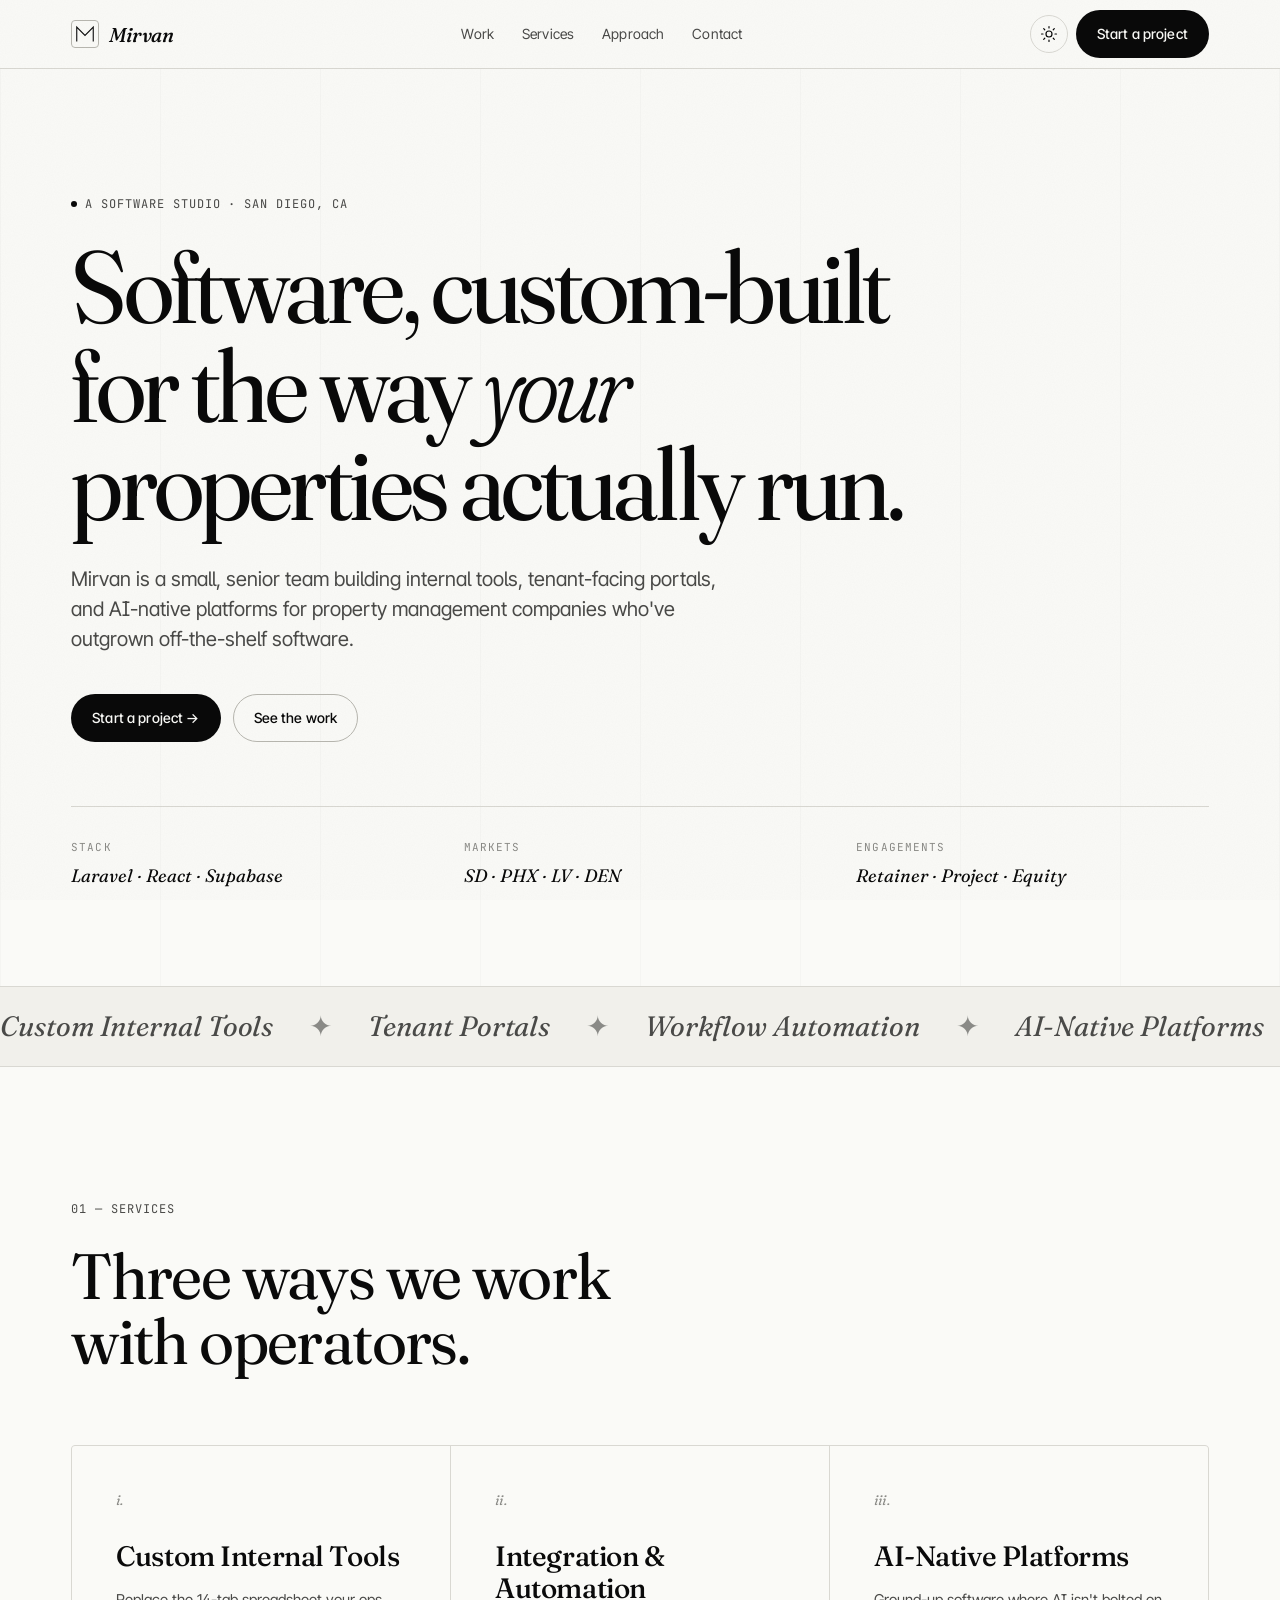
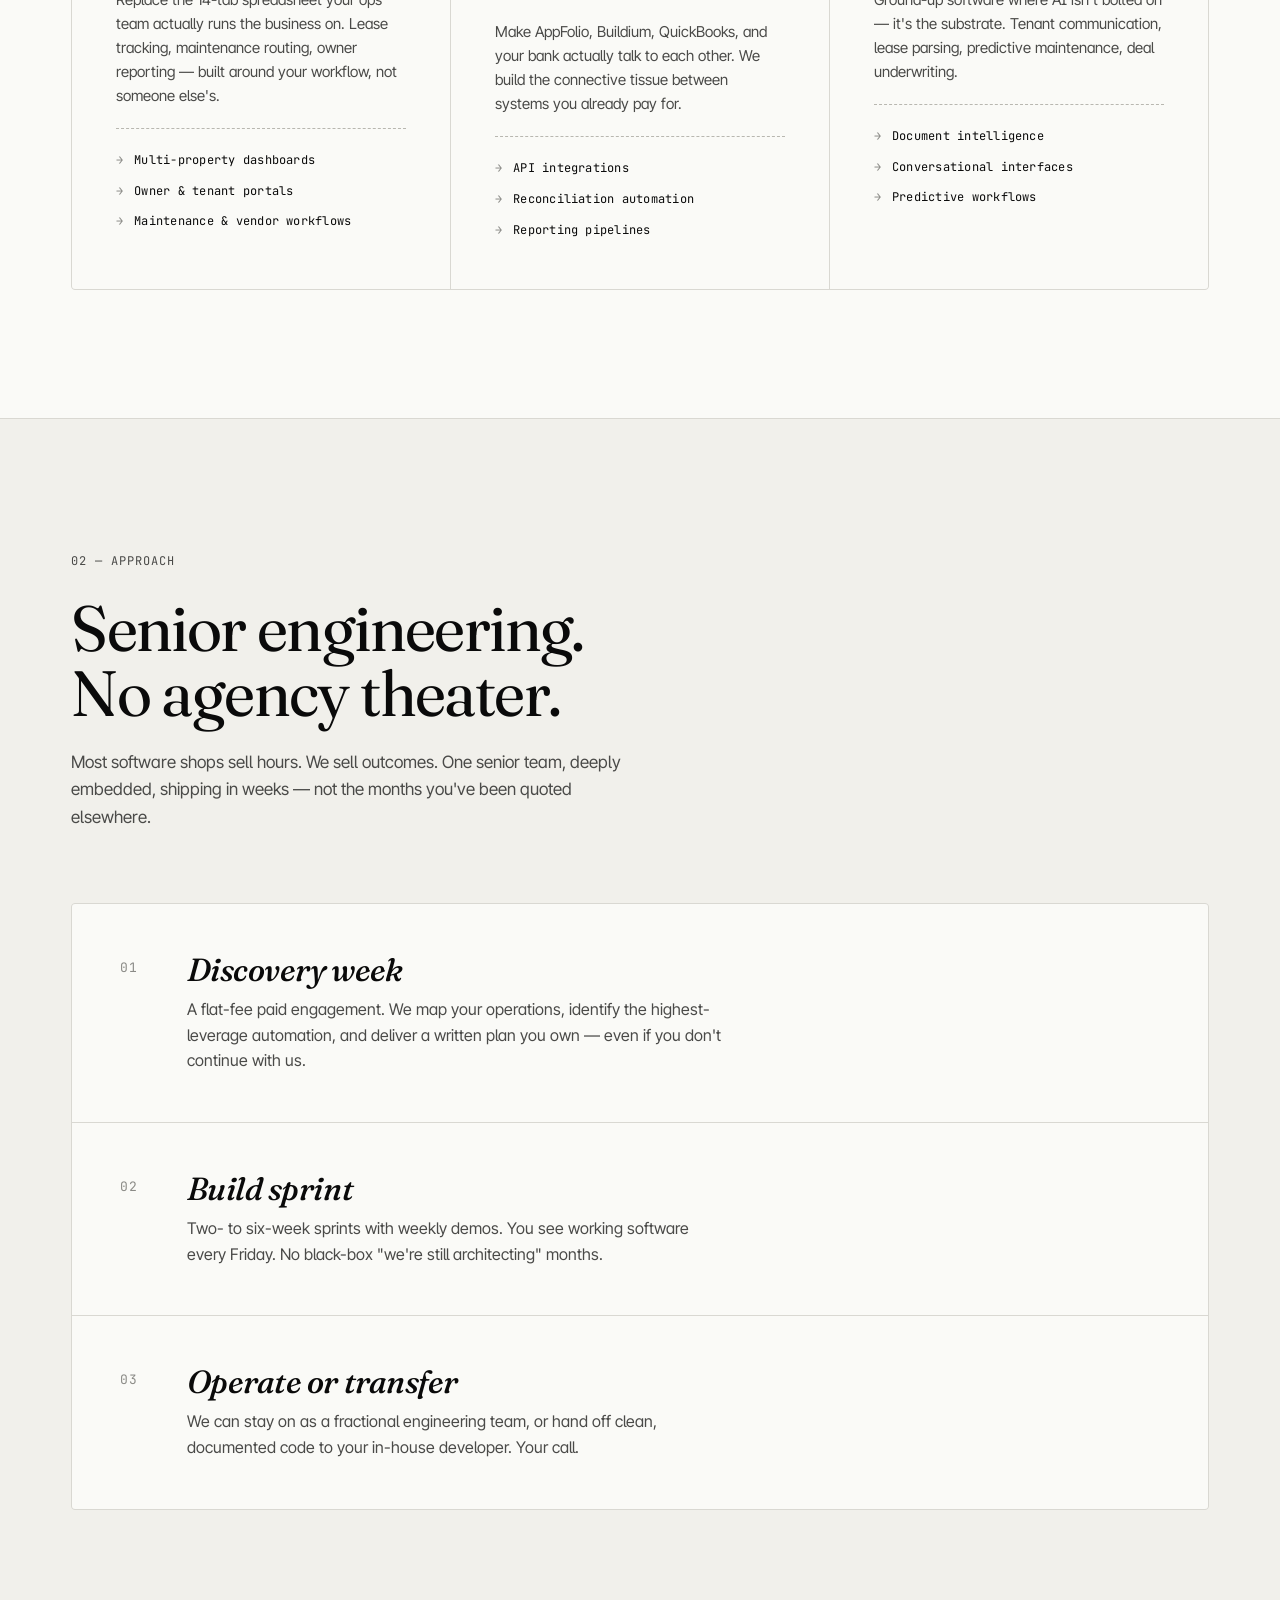
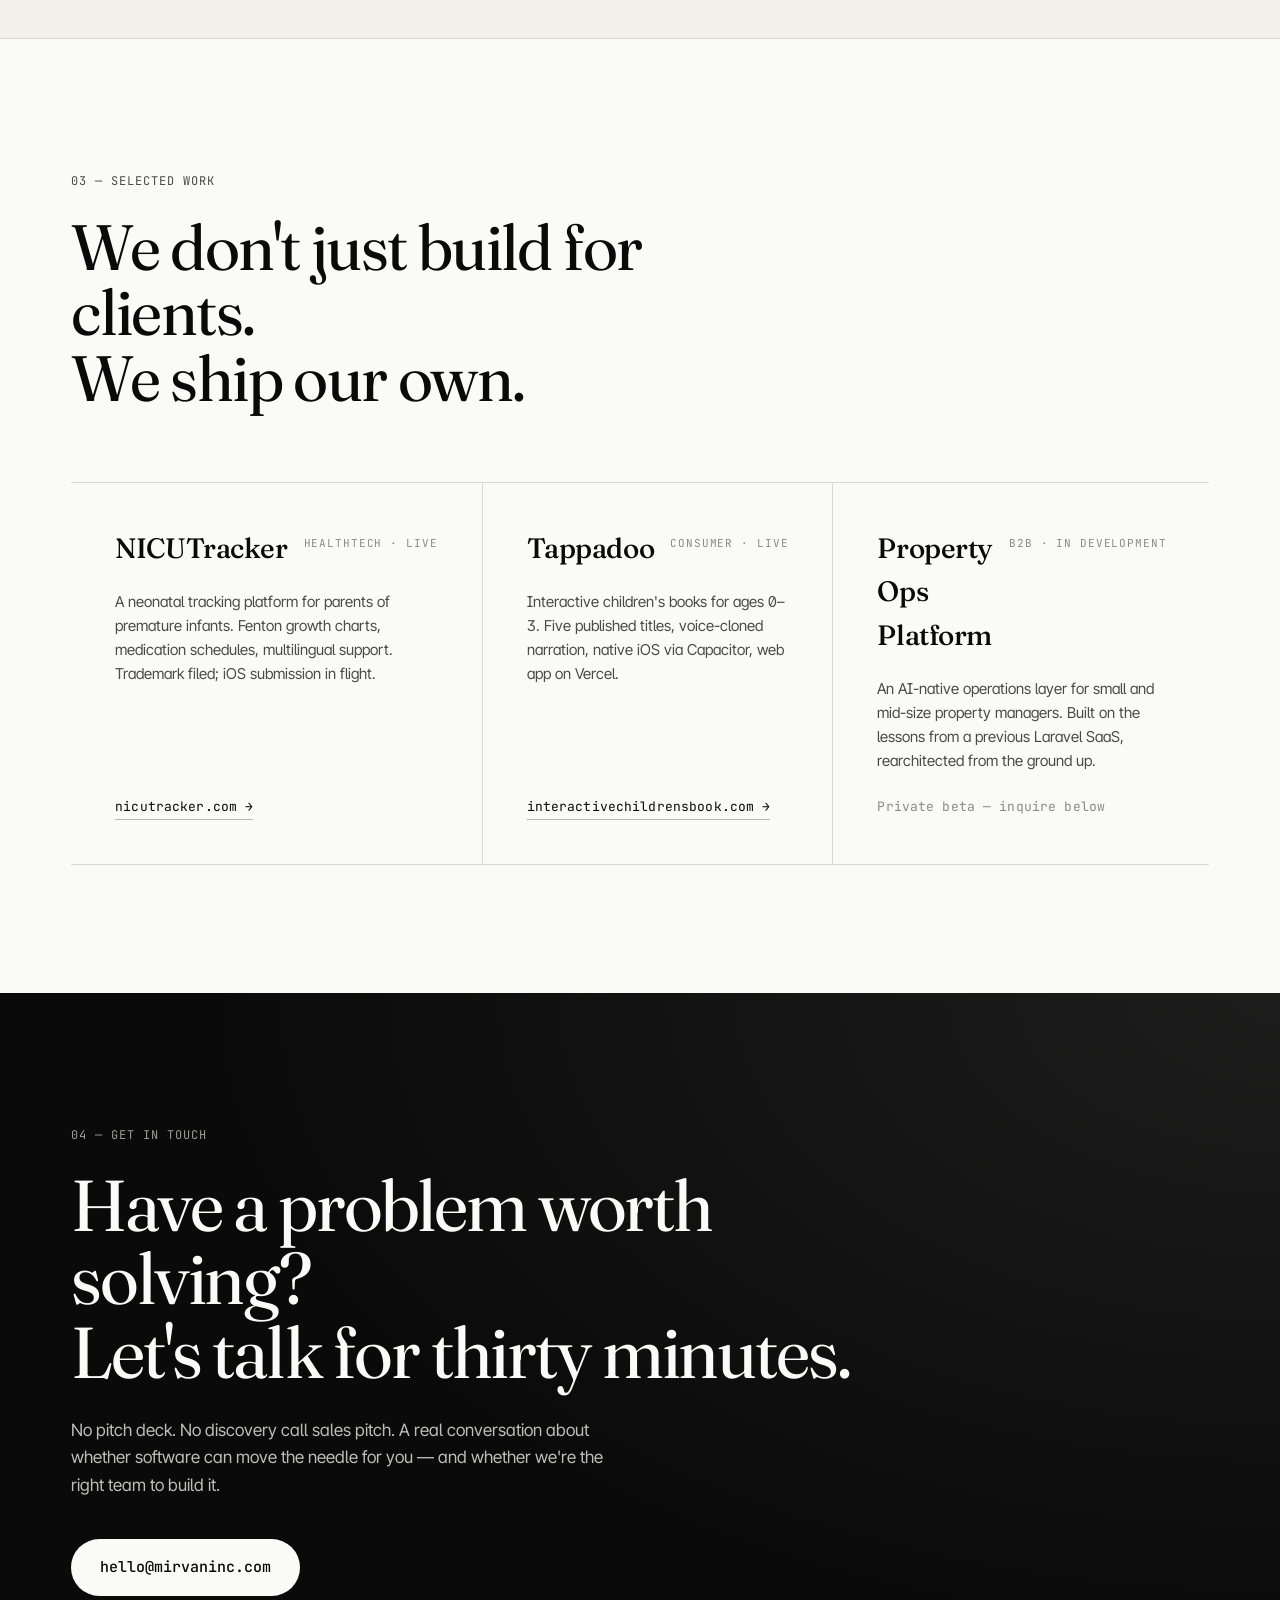
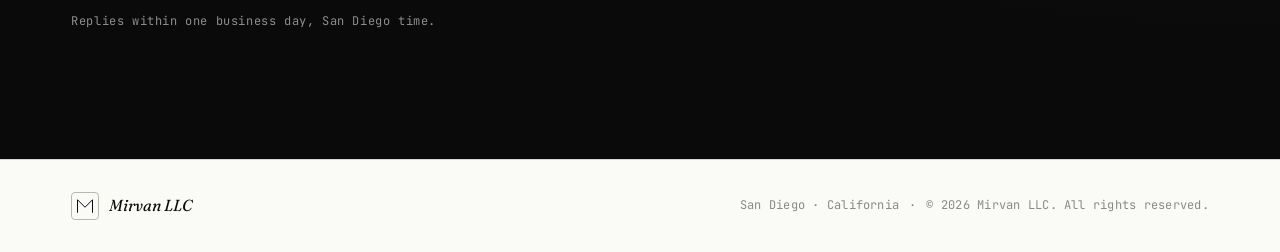
==== index.html @ 89033582 "Initial site" ====
<!DOCTYPE html>
<html lang="en" data-theme="auto">
<head>
  <meta charset="UTF-8" />
  <meta name="viewport" content="width=device-width, initial-scale=1.0, viewport-fit=cover" />
  <meta name="theme-color" content="#0a0a0a" media="(prefers-color-scheme: dark)" />
  <meta name="theme-color" content="#fafafa" media="(prefers-color-scheme: light)" />

  <!-- Primary SEO -->
  <title>Mirvan — Custom Software for Property Management Companies</title>
  <meta name="description" content="Mirvan builds custom software, internal tools, and AI-native platforms for property management companies. San Diego-based. Serving Phoenix, Las Vegas, and Denver." />
  <meta name="keywords" content="property management software, custom software development, proptech, San Diego software company, property management automation, Laravel developer, React developer, AI for property management" />
  <meta name="author" content="Mirvan LLC" />
  <link rel="canonical" href="https://mirvaninc.com/" />

  <!-- Open Graph -->
  <meta property="og:type" content="website" />
  <meta property="og:url" content="https://mirvaninc.com/" />
  <meta property="og:title" content="Mirvan — Custom Software for Property Management Companies" />
  <meta property="og:description" content="Software studio building custom tools and AI-native platforms for property management companies. Based in San Diego." />
  <meta property="og:image" content="https://mirvaninc.com/og.png" />
  <meta property="og:site_name" content="Mirvan" />

  <!-- Twitter -->
  <meta name="twitter:card" content="summary_large_image" />
  <meta name="twitter:title" content="Mirvan — Custom Software for Property Management Companies" />
  <meta name="twitter:description" content="Software studio building custom tools and AI-native platforms for property management companies." />
  <meta name="twitter:image" content="https://mirvaninc.com/og.png" />

  <!-- Robots & verification placeholders -->
  <meta name="robots" content="index, follow, max-image-preview:large" />
  <meta name="googlebot" content="index, follow" />

  <!-- Favicons -->
  <link rel="icon" href="/favicon.svg" type="image/svg+xml" />
  <link rel="apple-touch-icon" href="/apple-touch-icon.png" />

  <!-- Preconnect for fonts -->
  <link rel="preconnect" href="https://fonts.googleapis.com" />
  <link rel="preconnect" href="https://fonts.gstatic.com" crossorigin />
  <link href="https://fonts.googleapis.com/css2?family=Fraunces:opsz,wght@9..144,300;9..144,400;9..144,500;9..144,600&family=JetBrains+Mono:wght@400;500&family=Inter+Tight:wght@300;400;500;600&display=swap" rel="stylesheet" />

  <!-- Structured data: Organization -->
  <script type="application/ld+json">
  {
    "@context": "https://schema.org",
    "@type": "Organization",
    "name": "Mirvan LLC",
    "alternateName": "Mirvan",
    "url": "https://mirvaninc.com",
    "logo": "https://mirvaninc.com/logo.svg",
    "description": "Software studio building custom tools and AI-native platforms for property management companies.",
    "founder": {
      "@type": "Person",
      "name": "Bijan Mirvan"
    },
    "address": {
      "@type": "PostalAddress",
      "addressLocality": "San Diego",
      "addressRegion": "CA",
      "addressCountry": "US"
    },
    "areaServed": ["San Diego", "Phoenix", "Las Vegas", "Denver"],
    "sameAs": []
  }
  </script>

  <!-- Structured data: Service -->
  <script type="application/ld+json">
  {
    "@context": "https://schema.org",
    "@type": "ProfessionalService",
    "name": "Mirvan",
    "image": "https://mirvaninc.com/og.png",
    "url": "https://mirvaninc.com",
    "telephone": "",
    "priceRange": "$$$",
    "address": {
      "@type": "PostalAddress",
      "addressLocality": "San Diego",
      "addressRegion": "CA",
      "addressCountry": "US"
    },
    "serviceType": "Custom software development for property management"
  }
  </script>

  <!-- Inline critical theme script: must run before paint to prevent flash -->
  <script>
    (function () {
      try {
        var stored = localStorage.getItem('mirvan-theme');
        var prefersDark = window.matchMedia('(prefers-color-scheme: dark)').matches;
        var theme = stored || (prefersDark ? 'dark' : 'light');
        document.documentElement.setAttribute('data-theme', theme);
      } catch (e) {
        document.documentElement.setAttribute('data-theme', 'light');
      }
    })();
  </script>

  <link rel="stylesheet" href="/styles.css" />
</head>
<body>
  <a class="skip" href="#main">Skip to content</a>

  <header class="nav" role="banner">
    <div class="nav__inner">
      <a href="/" class="nav__logo" aria-label="Mirvan home">
        <span class="nav__mark" aria-hidden="true">
          <svg viewBox="0 0 32 32" width="22" height="22" fill="none" stroke="currentColor" stroke-width="1.6" stroke-linecap="square">
            <path d="M4 26 L4 6 L16 18 L28 6 L28 26" />
          </svg>
        </span>
        <span class="nav__wordmark">Mirvan</span>
      </a>

      <nav class="nav__links" aria-label="Primary">
        <a href="#work">Work</a>
        <a href="#services">Services</a>
        <a href="#approach">Approach</a>
        <a href="#contact">Contact</a>
      </nav>

      <div class="nav__actions">
        <button id="theme-toggle" class="theme-toggle" type="button" aria-label="Toggle color theme" title="Toggle theme">
          <svg class="icon-sun" viewBox="0 0 24 24" width="18" height="18" fill="none" stroke="currentColor" stroke-width="1.6" stroke-linecap="round" stroke-linejoin="round" aria-hidden="true">
            <circle cx="12" cy="12" r="4" />
            <path d="M12 2v2M12 20v2M4.93 4.93l1.41 1.41M17.66 17.66l1.41 1.41M2 12h2M20 12h2M4.93 19.07l1.41-1.41M17.66 6.34l1.41-1.41" />
          </svg>
          <svg class="icon-moon" viewBox="0 0 24 24" width="18" height="18" fill="none" stroke="currentColor" stroke-width="1.6" stroke-linecap="round" stroke-linejoin="round" aria-hidden="true">
            <path d="M21 12.79A9 9 0 1 1 11.21 3 7 7 0 0 0 21 12.79z" />
          </svg>
        </button>
        <a href="#contact" class="btn btn--primary nav__cta">Start a project</a>
      </div>
    </div>
  </header>

  <main id="main">

    <!-- HERO -->
    <section class="hero" aria-labelledby="hero-title">
      <div class="hero__grid" aria-hidden="true">
        <span></span><span></span><span></span><span></span>
        <span></span><span></span><span></span><span></span>
      </div>

      <div class="hero__inner reveal">
        <p class="eyebrow">
          <span class="dot" aria-hidden="true"></span>
          A software studio · San Diego, CA
        </p>

        <h1 id="hero-title" class="hero__title">
          Software, custom-built<br />
          for the way <em>your</em><br />
          properties actually run.
        </h1>

        <p class="hero__lede">
          Mirvan is a small, senior team building internal tools, tenant-facing portals, and AI-native platforms for property management companies who've outgrown off-the-shelf software.
        </p>

        <div class="hero__cta">
          <a href="#contact" class="btn btn--primary">Start a project →</a>
          <a href="#work" class="btn btn--ghost">See the work</a>
        </div>

        <dl class="hero__stats">
          <div>
            <dt>Stack</dt>
            <dd>Laravel · React · Supabase</dd>
          </div>
          <div>
            <dt>Markets</dt>
            <dd>SD · PHX · LV · DEN</dd>
          </div>
          <div>
            <dt>Engagements</dt>
            <dd>Retainer · Project · Equity</dd>
          </div>
        </dl>
      </div>
    </section>

    <!-- MARQUEE / TRUST STRIP -->
    <section class="marquee" aria-label="Capabilities">
      <div class="marquee__track">
        <span>Custom Internal Tools</span><span aria-hidden="true">✦</span>
        <span>Tenant Portals</span><span aria-hidden="true">✦</span>
        <span>Workflow Automation</span><span aria-hidden="true">✦</span>
        <span>AI-Native Platforms</span><span aria-hidden="true">✦</span>
        <span>Data Integration</span><span aria-hidden="true">✦</span>
        <span>Mobile Apps</span><span aria-hidden="true">✦</span>
        <!-- duplicated for seamless loop -->
        <span>Custom Internal Tools</span><span aria-hidden="true">✦</span>
        <span>Tenant Portals</span><span aria-hidden="true">✦</span>
        <span>Workflow Automation</span><span aria-hidden="true">✦</span>
        <span>AI-Native Platforms</span><span aria-hidden="true">✦</span>
        <span>Data Integration</span><span aria-hidden="true">✦</span>
        <span>Mobile Apps</span><span aria-hidden="true">✦</span>
      </div>
    </section>

    <!-- SERVICES -->
    <section id="services" class="section" aria-labelledby="services-title">
      <div class="section__inner">
        <header class="section__head reveal">
          <p class="eyebrow">01 — Services</p>
          <h2 id="services-title" class="section__title">
            Three ways we work<br />with operators.
          </h2>
        </header>

        <div class="cards">
          <article class="card reveal">
            <span class="card__num">i.</span>
            <h3 class="card__title">Custom Internal Tools</h3>
            <p class="card__body">
              Replace the 14-tab spreadsheet your ops team actually runs the business on. Lease tracking, maintenance routing, owner reporting — built around your workflow, not someone else's.
            </p>
            <ul class="card__list">
              <li>Multi-property dashboards</li>
              <li>Owner & tenant portals</li>
              <li>Maintenance & vendor workflows</li>
            </ul>
          </article>

          <article class="card reveal">
            <span class="card__num">ii.</span>
            <h3 class="card__title">Integration & Automation</h3>
            <p class="card__body">
              Make AppFolio, Buildium, QuickBooks, and your bank actually talk to each other. We build the connective tissue between systems you already pay for.
            </p>
            <ul class="card__list">
              <li>API integrations</li>
              <li>Reconciliation automation</li>
              <li>Reporting pipelines</li>
            </ul>
          </article>

          <article class="card reveal">
            <span class="card__num">iii.</span>
            <h3 class="card__title">AI-Native Platforms</h3>
            <p class="card__body">
              Ground-up software where AI isn't bolted on — it's the substrate. Tenant communication, lease parsing, predictive maintenance, deal underwriting.
            </p>
            <ul class="card__list">
              <li>Document intelligence</li>
              <li>Conversational interfaces</li>
              <li>Predictive workflows</li>
            </ul>
          </article>
        </div>
      </div>
    </section>

    <!-- APPROACH -->
    <section id="approach" class="section section--alt" aria-labelledby="approach-title">
      <div class="section__inner">
        <header class="section__head reveal">
          <p class="eyebrow">02 — Approach</p>
          <h2 id="approach-title" class="section__title">
            Senior engineering.<br />No agency theater.
          </h2>
          <p class="section__lede">
            Most software shops sell hours. We sell outcomes. One senior team, deeply embedded, shipping in weeks — not the months you've been quoted elsewhere.
          </p>
        </header>

        <ol class="steps">
          <li class="step reveal">
            <span class="step__num">01</span>
            <div>
              <h3 class="step__title">Discovery week</h3>
              <p class="step__body">A flat-fee paid engagement. We map your operations, identify the highest-leverage automation, and deliver a written plan you own — even if you don't continue with us.</p>
            </div>
          </li>
          <li class="step reveal">
            <span class="step__num">02</span>
            <div>
              <h3 class="step__title">Build sprint</h3>
              <p class="step__body">Two- to six-week sprints with weekly demos. You see working software every Friday. No black-box "we're still architecting" months.</p>
            </div>
          </li>
          <li class="step reveal">
            <span class="step__num">03</span>
            <div>
              <h3 class="step__title">Operate or transfer</h3>
              <p class="step__body">We can stay on as a fractional engineering team, or hand off clean, documented code to your in-house developer. Your call.</p>
            </div>
          </li>
        </ol>
      </div>
    </section>

    <!-- WORK / PRODUCTS -->
    <section id="work" class="section" aria-labelledby="work-title">
      <div class="section__inner">
        <header class="section__head reveal">
          <p class="eyebrow">03 — Selected work</p>
          <h2 id="work-title" class="section__title">
            We don't just build for clients.<br />We ship our own.
          </h2>
        </header>

        <div class="work">
          <article class="work__item reveal">
            <header class="work__head">
              <h3 class="work__title">NICUTracker</h3>
              <span class="work__tag">Healthtech · Live</span>
            </header>
            <p class="work__body">
              A neonatal tracking platform for parents of premature infants. Fenton growth charts, medication schedules, multilingual support. Trademark filed; iOS submission in flight.
            </p>
            <a class="work__link" href="https://nicutracker.com" target="_blank" rel="noopener">nicutracker.com →</a>
          </article>

          <article class="work__item reveal">
            <header class="work__head">
              <h3 class="work__title">Tappadoo</h3>
              <span class="work__tag">Consumer · Live</span>
            </header>
            <p class="work__body">
              Interactive children's books for ages 0–3. Five published titles, voice-cloned narration, native iOS via Capacitor, web app on Vercel.
            </p>
            <a class="work__link" href="https://interactivechildrensbook.com" target="_blank" rel="noopener">interactivechildrensbook.com →</a>
          </article>

          <article class="work__item reveal">
            <header class="work__head">
              <h3 class="work__title">Property Ops Platform</h3>
              <span class="work__tag">B2B · In development</span>
            </header>
            <p class="work__body">
              An AI-native operations layer for small and mid-size property managers. Built on the lessons from a previous Laravel SaaS, rearchitected from the ground up.
            </p>
            <span class="work__link work__link--muted">Private beta — inquire below</span>
          </article>
        </div>
      </div>
    </section>

    <!-- CONTACT -->
    <section id="contact" class="section section--contact" aria-labelledby="contact-title">
      <div class="section__inner">
        <div class="contact reveal">
          <p class="eyebrow">04 — Get in touch</p>
          <h2 id="contact-title" class="contact__title">
            Have a problem worth solving?<br />Let's talk for thirty minutes.
          </h2>
          <p class="contact__lede">
            No pitch deck. No discovery call sales pitch. A real conversation about whether software can move the needle for you — and whether we're the right team to build it.
          </p>

          <div class="contact__cta">
            <a href="mailto:hello@mirvaninc.com" class="btn btn--primary btn--lg">hello@mirvaninc.com</a>
            <p class="contact__note">Replies within one business day, San Diego time.</p>
          </div>
        </div>
      </div>
    </section>
  </main>

  <footer class="footer" role="contentinfo">
    <div class="footer__inner">
      <div class="footer__brand">
        <span class="nav__mark" aria-hidden="true">
          <svg viewBox="0 0 32 32" width="20" height="20" fill="none" stroke="currentColor" stroke-width="1.6" stroke-linecap="square">
            <path d="M4 26 L4 6 L16 18 L28 6 L28 26" />
          </svg>
        </span>
        <span>Mirvan LLC</span>
      </div>
      <p class="footer__meta">
        <span>San Diego · California</span>
        <span aria-hidden="true">·</span>
        <span>© <span id="year"></span> Mirvan LLC. All rights reserved.</span>
      </p>
    </div>
  </footer>

  <script src="/main.js" defer></script>
</body>
</html>
---- styles.css ----
/* =========================================================
   Mirvan — Refined editorial design system
   Black & white, light/dark, mobile-first
   ========================================================= */

:root {
  /* Light theme (default) */
  --bg: #fafaf7;
  --bg-elev: #ffffff;
  --bg-alt: #f1f0eb;
  --ink: #0a0a0a;
  --ink-muted: #4a4a48;
  --ink-faint: #8a8a86;
  --line: #d9d8d2;
  --line-strong: #b8b7b0;
  --accent: #0a0a0a;
  --accent-ink: #fafaf7;
  --shadow: 0 1px 0 rgba(10,10,10,0.04), 0 8px 24px -12px rgba(10,10,10,0.08);
  --grid: rgba(10,10,10,0.04);
  --noise: 0.03;
}

[data-theme="dark"] {
  --bg: #0a0a0a;
  --bg-elev: #111110;
  --bg-alt: #161614;
  --ink: #fafaf7;
  --ink-muted: #b5b3ad;
  --ink-faint: #7a7873;
  --line: #2a2926;
  --line-strong: #3d3c38;
  --accent: #fafaf7;
  --accent-ink: #0a0a0a;
  --shadow: 0 1px 0 rgba(0,0,0,0.4), 0 12px 40px -16px rgba(0,0,0,0.6);
  --grid: rgba(250,250,247,0.04);
  --noise: 0.05;
}

/* Type */
:root {
  --font-display: 'Fraunces', 'Times New Roman', Georgia, serif;
  --font-sans: 'Inter Tight', -apple-system, BlinkMacSystemFont, 'Segoe UI', sans-serif;
  --font-mono: 'JetBrains Mono', ui-monospace, 'SF Mono', Menlo, monospace;
}

/* Reset */
*, *::before, *::after { box-sizing: border-box; }
html { -webkit-text-size-adjust: 100%; scroll-behavior: smooth; }
@media (prefers-reduced-motion: reduce) {
  html { scroll-behavior: auto; }
  *, *::before, *::after {
    animation-duration: 0.01ms !important;
    animation-iteration-count: 1 !important;
    transition-duration: 0.01ms !important;
  }
}

body {
  margin: 0;
  font-family: var(--font-sans);
  font-size: 16px;
  line-height: 1.55;
  color: var(--ink);
  background: var(--bg);
  -webkit-font-smoothing: antialiased;
  -moz-osx-font-smoothing: grayscale;
  font-feature-settings: "ss01", "ss02", "cv11";
  transition: background-color 0.4s ease, color 0.4s ease;
  overflow-x: hidden;
}

/* Subtle film grain everywhere */
body::before {
  content: "";
  position: fixed;
  inset: 0;
  pointer-events: none;
  z-index: 1000;
  opacity: var(--noise);
  background-image: url("data:image/svg+xml;utf8,<svg xmlns='http://www.w3.org/2000/svg' width='200' height='200'><filter id='n'><feTurbulence type='fractalNoise' baseFrequency='0.9' numOctaves='2' stitchTiles='stitch'/><feColorMatrix values='0 0 0 0 0 0 0 0 0 0 0 0 0 0 0 0 0 0 0.6 0'/></filter><rect width='100%25' height='100%25' filter='url(%23n)'/></svg>");
}

img, svg { display: block; max-width: 100%; }
a { color: inherit; text-decoration: none; }
button { font: inherit; color: inherit; background: none; border: 0; cursor: pointer; }

/* Skip link */
.skip {
  position: absolute;
  top: -40px;
  left: 8px;
  background: var(--ink);
  color: var(--bg);
  padding: 8px 12px;
  font-size: 14px;
  z-index: 200;
  border-radius: 2px;
}
.skip:focus { top: 8px; }

/* Layout helpers */
.section__inner,
.nav__inner,
.footer__inner,
.hero__inner {
  width: 100%;
  max-width: 1240px;
  margin: 0 auto;
  padding-left: clamp(20px, 4vw, 56px);
  padding-right: clamp(20px, 4vw, 56px);
}

/* ============== NAV ============== */
.nav {
  position: sticky;
  top: 0;
  z-index: 100;
  background: color-mix(in srgb, var(--bg) 88%, transparent);
  backdrop-filter: saturate(140%) blur(14px);
  -webkit-backdrop-filter: saturate(140%) blur(14px);
  border-bottom: 1px solid var(--line);
}
.nav__inner {
  display: flex;
  align-items: center;
  justify-content: space-between;
  height: 68px;
  gap: 24px;
}
.nav__logo {
  display: inline-flex;
  align-items: center;
  gap: 10px;
  font-family: var(--font-display);
  font-weight: 500;
  font-size: 20px;
  letter-spacing: -0.01em;
}
.nav__mark {
  display: inline-grid;
  place-items: center;
  width: 28px; height: 28px;
  border: 1px solid var(--line-strong);
  border-radius: 4px;
  color: var(--ink);
  transition: transform 0.4s cubic-bezier(.2,.7,.2,1);
}
.nav__logo:hover .nav__mark { transform: rotate(-8deg); }
.nav__wordmark { font-style: italic; }

.nav__links {
  display: none;
  gap: 28px;
  font-size: 14px;
  color: var(--ink-muted);
  letter-spacing: 0.01em;
}
.nav__links a {
  position: relative;
  padding: 6px 0;
  transition: color 0.2s ease;
}
.nav__links a::after {
  content: "";
  position: absolute;
  left: 0; right: 100%;
  bottom: 2px;
  height: 1px;
  background: currentColor;
  transition: right 0.3s cubic-bezier(.2,.7,.2,1);
}
.nav__links a:hover { color: var(--ink); }
.nav__links a:hover::after { right: 0; }

.nav__actions {
  display: flex;
  align-items: center;
  gap: 8px;
}
.nav__cta { display: none; }

@media (min-width: 820px) {
  .nav__links { display: flex; }
  .nav__cta { display: inline-flex; }
}

/* Theme toggle */
.theme-toggle {
  display: inline-grid;
  place-items: center;
  width: 38px;
  height: 38px;
  border: 1px solid var(--line);
  border-radius: 999px;
  color: var(--ink);
  transition: border-color 0.2s ease, transform 0.3s ease, background-color 0.2s ease;
  position: relative;
}
.theme-toggle:hover {
  border-color: var(--line-strong);
  background: var(--bg-alt);
}
.theme-toggle:active { transform: scale(0.94); }
.theme-toggle .icon-sun,
.theme-toggle .icon-moon {
  position: absolute;
  transition: opacity 0.3s ease, transform 0.4s cubic-bezier(.2,.7,.2,1);
}
[data-theme="light"] .icon-sun { opacity: 1; transform: rotate(0); }
[data-theme="light"] .icon-moon { opacity: 0; transform: rotate(-40deg) scale(0.6); }
[data-theme="dark"] .icon-sun { opacity: 0; transform: rotate(40deg) scale(0.6); }
[data-theme="dark"] .icon-moon { opacity: 1; transform: rotate(0); }

/* Buttons */
.btn {
  display: inline-flex;
  align-items: center;
  gap: 8px;
  padding: 12px 20px;
  font-size: 14px;
  font-weight: 500;
  letter-spacing: 0.01em;
  border-radius: 999px;
  border: 1px solid transparent;
  transition: transform 0.2s ease, background-color 0.25s ease, color 0.25s ease, border-color 0.25s ease;
  white-space: nowrap;
}
.btn:active { transform: scale(0.98); }
.btn--primary {
  background: var(--accent);
  color: var(--accent-ink);
}
.btn--primary:hover { background: color-mix(in srgb, var(--accent) 88%, var(--ink-muted)); }
.btn--ghost {
  border-color: var(--line-strong);
  color: var(--ink);
}
.btn--ghost:hover { background: var(--bg-alt); }
.btn--lg {
  padding: 16px 28px;
  font-size: 15px;
  font-family: var(--font-mono);
  letter-spacing: 0;
}

/* Eyebrow */
.eyebrow {
  display: inline-flex;
  align-items: center;
  gap: 8px;
  font-family: var(--font-mono);
  font-size: 12px;
  letter-spacing: 0.08em;
  text-transform: uppercase;
  color: var(--ink-muted);
  margin: 0 0 24px;
}
.dot {
  display: inline-block;
  width: 6px; height: 6px;
  border-radius: 50%;
  background: var(--ink);
  animation: pulse 2.4s ease-in-out infinite;
}
@keyframes pulse {
  0%, 100% { opacity: 0.4; transform: scale(1); }
  50% { opacity: 1; transform: scale(1.3); }
}

/* ============== HERO ============== */
.hero {
  position: relative;
  padding: clamp(64px, 10vw, 120px) 0 clamp(48px, 8vw, 96px);
  overflow: hidden;
}
.hero__grid {
  position: absolute;
  inset: 0;
  display: grid;
  grid-template-columns: repeat(8, 1fr);
  pointer-events: none;
  opacity: 0.5;
}
.hero__grid span {
  border-left: 1px solid var(--grid);
}
.hero__grid span:last-child { border-right: 1px solid var(--grid); }

.hero__inner { position: relative; }

.hero__title {
  font-family: var(--font-display);
  font-weight: 400;
  font-size: clamp(44px, 8vw, 104px);
  line-height: 0.96;
  letter-spacing: -0.035em;
  margin: 0 0 32px;
  color: var(--ink);
  font-variation-settings: "opsz" 96, "SOFT" 30;
}
.hero__title em {
  font-style: italic;
  font-weight: 300;
  font-variation-settings: "opsz" 144, "SOFT" 80;
}

.hero__lede {
  max-width: 56ch;
  font-size: clamp(17px, 1.6vw, 20px);
  line-height: 1.5;
  color: var(--ink-muted);
  margin: 0 0 40px;
}

.hero__cta {
  display: flex;
  flex-wrap: wrap;
  gap: 12px;
  margin-bottom: 64px;
}

.hero__stats {
  display: grid;
  grid-template-columns: 1fr;
  gap: 20px;
  padding-top: 32px;
  border-top: 1px solid var(--line);
  margin: 0;
}
.hero__stats > div {
  display: flex;
  flex-direction: column;
  gap: 6px;
}
.hero__stats dt {
  font-family: var(--font-mono);
  font-size: 11px;
  letter-spacing: 0.1em;
  text-transform: uppercase;
  color: var(--ink-faint);
}
.hero__stats dd {
  margin: 0;
  font-family: var(--font-display);
  font-size: 18px;
  font-style: italic;
  color: var(--ink);
}

@media (min-width: 720px) {
  .hero__stats { grid-template-columns: repeat(3, 1fr); gap: 40px; }
}

/* ============== MARQUEE ============== */
.marquee {
  border-top: 1px solid var(--line);
  border-bottom: 1px solid var(--line);
  overflow: hidden;
  background: var(--bg-alt);
  padding: 18px 0;
}
.marquee__track {
  display: flex;
  gap: 36px;
  white-space: nowrap;
  animation: marquee 40s linear infinite;
  font-family: var(--font-display);
  font-style: italic;
  font-size: clamp(20px, 3vw, 28px);
  color: var(--ink-muted);
  width: max-content;
}
.marquee__track span:nth-child(even) {
  color: var(--ink-faint);
  font-style: normal;
  font-family: var(--font-sans);
}
@keyframes marquee {
  from { transform: translateX(0); }
  to { transform: translateX(-50%); }
}
.marquee:hover .marquee__track { animation-play-state: paused; }

/* ============== SECTIONS ============== */
.section {
  padding: clamp(72px, 10vw, 140px) 0;
}
.section--alt {
  background: var(--bg-alt);
  border-top: 1px solid var(--line);
  border-bottom: 1px solid var(--line);
}

.section__head {
  max-width: 720px;
  margin-bottom: clamp(40px, 6vw, 72px);
}
.section__title {
  font-family: var(--font-display);
  font-weight: 400;
  font-size: clamp(34px, 5vw, 64px);
  line-height: 1.02;
  letter-spacing: -0.025em;
  margin: 0;
}
.section__lede {
  margin: 24px 0 0;
  max-width: 56ch;
  font-size: 17px;
  line-height: 1.6;
  color: var(--ink-muted);
}

/* ============== CARDS ============== */
.cards {
  display: grid;
  grid-template-columns: 1fr;
  gap: 1px;
  background: var(--line);
  border: 1px solid var(--line);
  border-radius: 4px;
  overflow: hidden;
}
@media (min-width: 760px) {
  .cards { grid-template-columns: repeat(3, 1fr); }
}
.card {
  position: relative;
  padding: clamp(28px, 4vw, 44px);
  background: var(--bg);
  transition: background-color 0.3s ease;
}
.card:hover { background: var(--bg-alt); }
.card__num {
  display: block;
  font-family: var(--font-display);
  font-style: italic;
  font-size: 14px;
  color: var(--ink-faint);
  margin-bottom: 28px;
  letter-spacing: 0.02em;
}
.card__title {
  font-family: var(--font-display);
  font-weight: 500;
  font-size: clamp(22px, 2.4vw, 28px);
  line-height: 1.15;
  letter-spacing: -0.015em;
  margin: 0 0 16px;
}
.card__body {
  margin: 0 0 20px;
  font-size: 15px;
  line-height: 1.6;
  color: var(--ink-muted);
}
.card__list {
  list-style: none;
  padding: 0;
  margin: 0;
  border-top: 1px dashed var(--line-strong);
  padding-top: 16px;
}
.card__list li {
  position: relative;
  padding: 6px 0 6px 18px;
  font-family: var(--font-mono);
  font-size: 12px;
  letter-spacing: 0.02em;
  color: var(--ink);
}
.card__list li::before {
  content: "→";
  position: absolute;
  left: 0;
  color: var(--ink-faint);
}

/* ============== STEPS ============== */
.steps {
  list-style: none;
  padding: 0;
  margin: 0;
  display: grid;
  gap: 1px;
  background: var(--line);
  border: 1px solid var(--line);
  border-radius: 4px;
  overflow: hidden;
}
.step {
  background: var(--bg);
  padding: clamp(28px, 4vw, 48px);
  display: grid;
  grid-template-columns: auto 1fr;
  gap: clamp(20px, 4vw, 48px);
  align-items: start;
}
.step__num {
  font-family: var(--font-mono);
  font-size: 13px;
  letter-spacing: 0.1em;
  color: var(--ink-faint);
  padding-top: 6px;
}
.step__title {
  font-family: var(--font-display);
  font-weight: 500;
  font-style: italic;
  font-size: clamp(22px, 2.6vw, 32px);
  line-height: 1.1;
  letter-spacing: -0.015em;
  margin: 0 0 10px;
}
.step__body {
  margin: 0;
  max-width: 60ch;
  font-size: 16px;
  line-height: 1.6;
  color: var(--ink-muted);
}

/* ============== WORK ============== */
.work {
  display: grid;
  grid-template-columns: 1fr;
  gap: 1px;
  background: var(--line);
  border-top: 1px solid var(--line);
  border-bottom: 1px solid var(--line);
}
@media (min-width: 900px) {
  .work { grid-template-columns: repeat(3, 1fr); }
}
.work__item {
  background: var(--bg);
  padding: clamp(28px, 4vw, 44px);
  display: flex;
  flex-direction: column;
  min-height: 280px;
  transition: background-color 0.3s ease;
}
.work__item:hover { background: var(--bg-alt); }
.work__head {
  display: flex;
  justify-content: space-between;
  align-items: flex-start;
  gap: 16px;
  margin-bottom: 20px;
}
.work__title {
  font-family: var(--font-display);
  font-weight: 500;
  font-size: clamp(22px, 2.4vw, 28px);
  letter-spacing: -0.015em;
  margin: 0;
}
.work__tag {
  font-family: var(--font-mono);
  font-size: 11px;
  letter-spacing: 0.08em;
  text-transform: uppercase;
  color: var(--ink-faint);
  white-space: nowrap;
  padding-top: 8px;
}
.work__body {
  flex: 1;
  margin: 0 0 24px;
  font-size: 15px;
  line-height: 1.6;
  color: var(--ink-muted);
}
.work__link {
  font-family: var(--font-mono);
  font-size: 13px;
  letter-spacing: 0.01em;
  color: var(--ink);
  border-bottom: 1px solid var(--line-strong);
  align-self: flex-start;
  padding-bottom: 2px;
  transition: color 0.2s ease, border-color 0.2s ease;
}
.work__link:hover { border-color: var(--ink); }
.work__link--muted {
  color: var(--ink-faint);
  border-color: transparent;
  border-bottom-style: dashed;
  cursor: default;
}

/* ============== CONTACT ============== */
.section--contact {
  background: var(--ink);
  color: var(--bg);
  position: relative;
  overflow: hidden;
}
.section--contact::before {
  content: "";
  position: absolute;
  inset: 0;
  background: radial-gradient(ellipse at top right, color-mix(in srgb, var(--bg) 8%, transparent), transparent 60%);
  pointer-events: none;
}
.contact { position: relative; max-width: 880px; }
.section--contact .eyebrow { color: color-mix(in srgb, var(--bg) 60%, transparent); }
.section--contact .dot { background: var(--bg); }
.contact__title {
  font-family: var(--font-display);
  font-weight: 400;
  font-size: clamp(34px, 6vw, 72px);
  line-height: 1.02;
  letter-spacing: -0.03em;
  margin: 0 0 28px;
  color: var(--bg);
}
.contact__lede {
  max-width: 56ch;
  font-size: 17px;
  line-height: 1.6;
  color: color-mix(in srgb, var(--bg) 75%, transparent);
  margin: 0 0 40px;
}
.section--contact .btn--primary {
  background: var(--bg);
  color: var(--ink);
}
.section--contact .btn--primary:hover { background: color-mix(in srgb, var(--bg) 88%, var(--ink-muted)); }
.contact__cta { display: flex; flex-direction: column; gap: 16px; align-items: flex-start; }
.contact__note {
  margin: 0;
  font-family: var(--font-mono);
  font-size: 12px;
  letter-spacing: 0.05em;
  color: color-mix(in srgb, var(--bg) 55%, transparent);
}

/* ============== FOOTER ============== */
.footer {
  border-top: 1px solid var(--line);
  padding: 32px 0;
}
.footer__inner {
  display: flex;
  flex-direction: column;
  gap: 16px;
  align-items: flex-start;
  justify-content: space-between;
}
@media (min-width: 720px) {
  .footer__inner { flex-direction: row; align-items: center; }
}
.footer__brand {
  display: inline-flex;
  align-items: center;
  gap: 10px;
  font-family: var(--font-display);
  font-style: italic;
  font-size: 16px;
}
.footer__meta {
  margin: 0;
  display: flex;
  flex-wrap: wrap;
  gap: 10px;
  font-family: var(--font-mono);
  font-size: 12px;
  letter-spacing: 0.02em;
  color: var(--ink-faint);
}

/* ============== REVEAL (intersection observer) ============== */
.reveal {
  opacity: 0;
  transform: translateY(20px);
  transition: opacity 0.9s cubic-bezier(.2,.7,.2,1), transform 0.9s cubic-bezier(.2,.7,.2,1);
}
.reveal.is-visible {
  opacity: 1;
  transform: translateY(0);
}

/* Selection */
::selection {
  background: var(--ink);
  color: var(--bg);
}

/* Focus */
:focus-visible {
  outline: 2px solid var(--ink);
  outline-offset: 3px;
  border-radius: 2px;
}
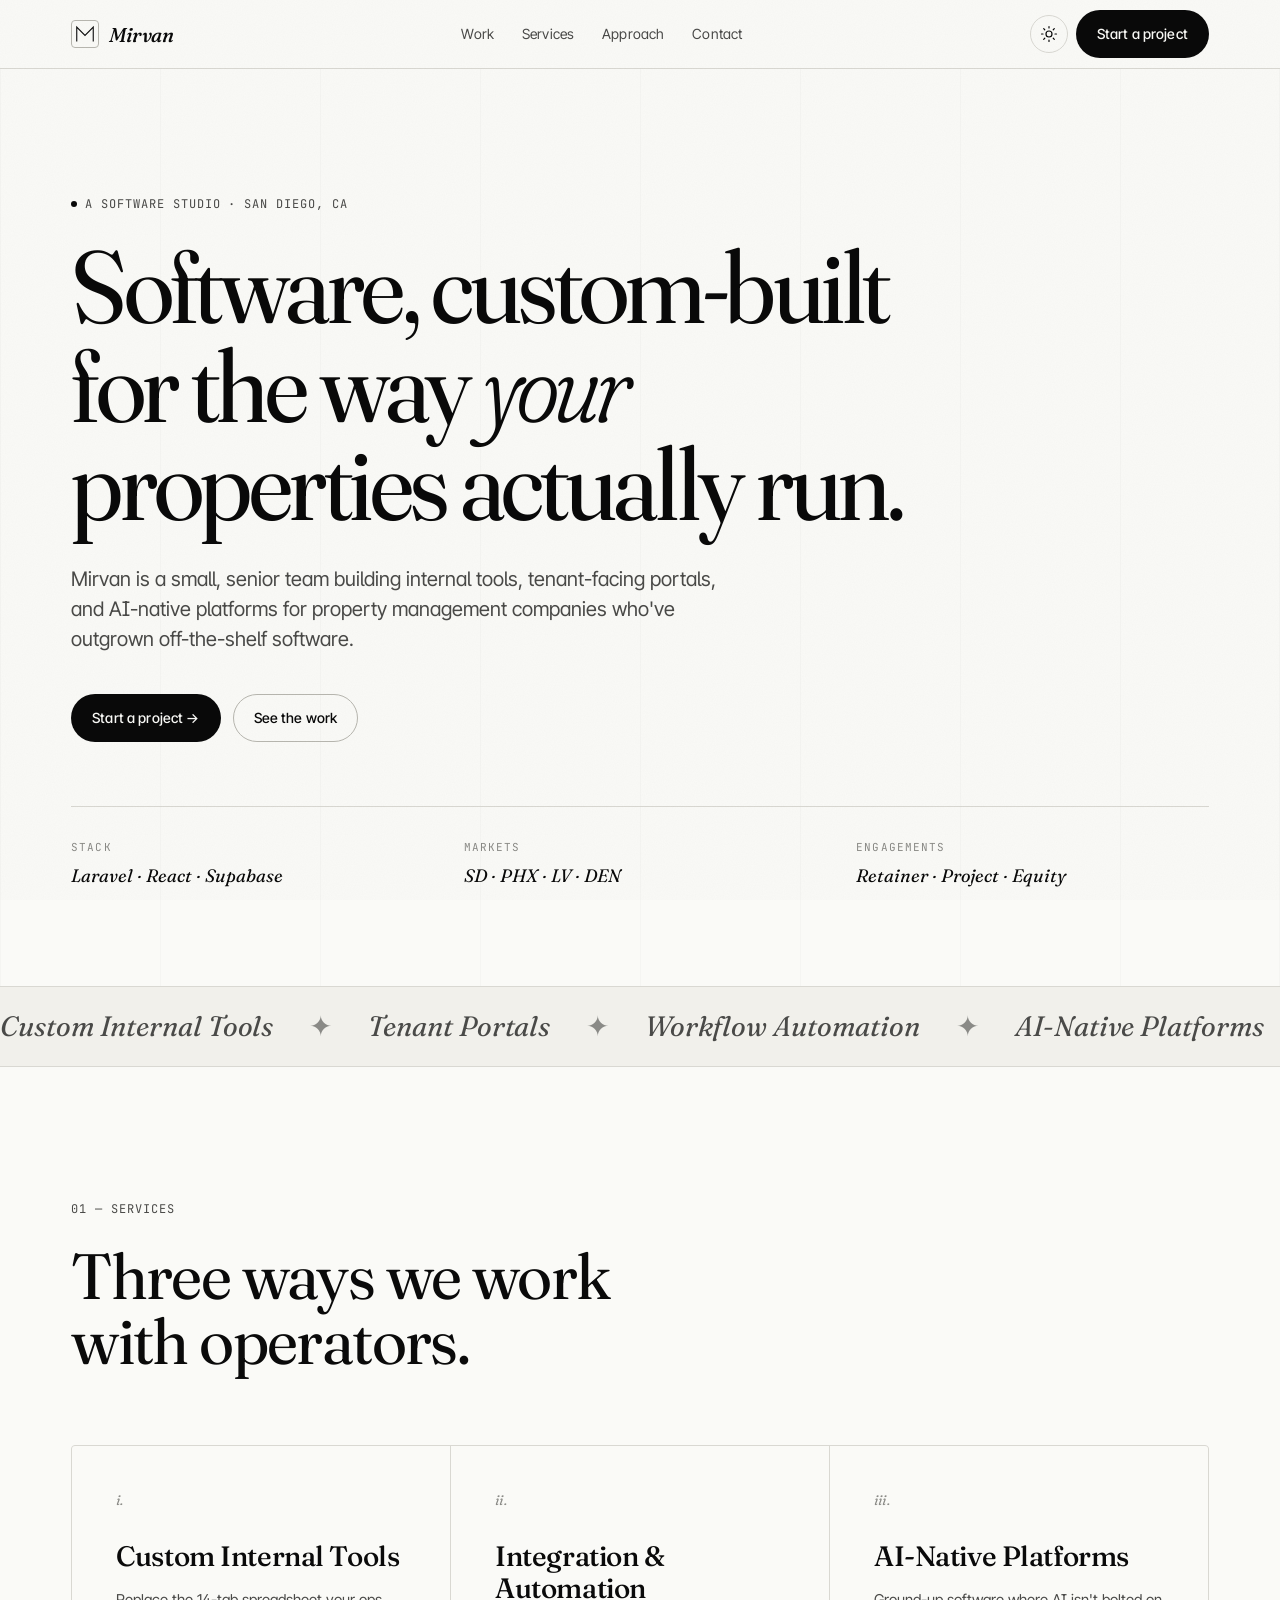
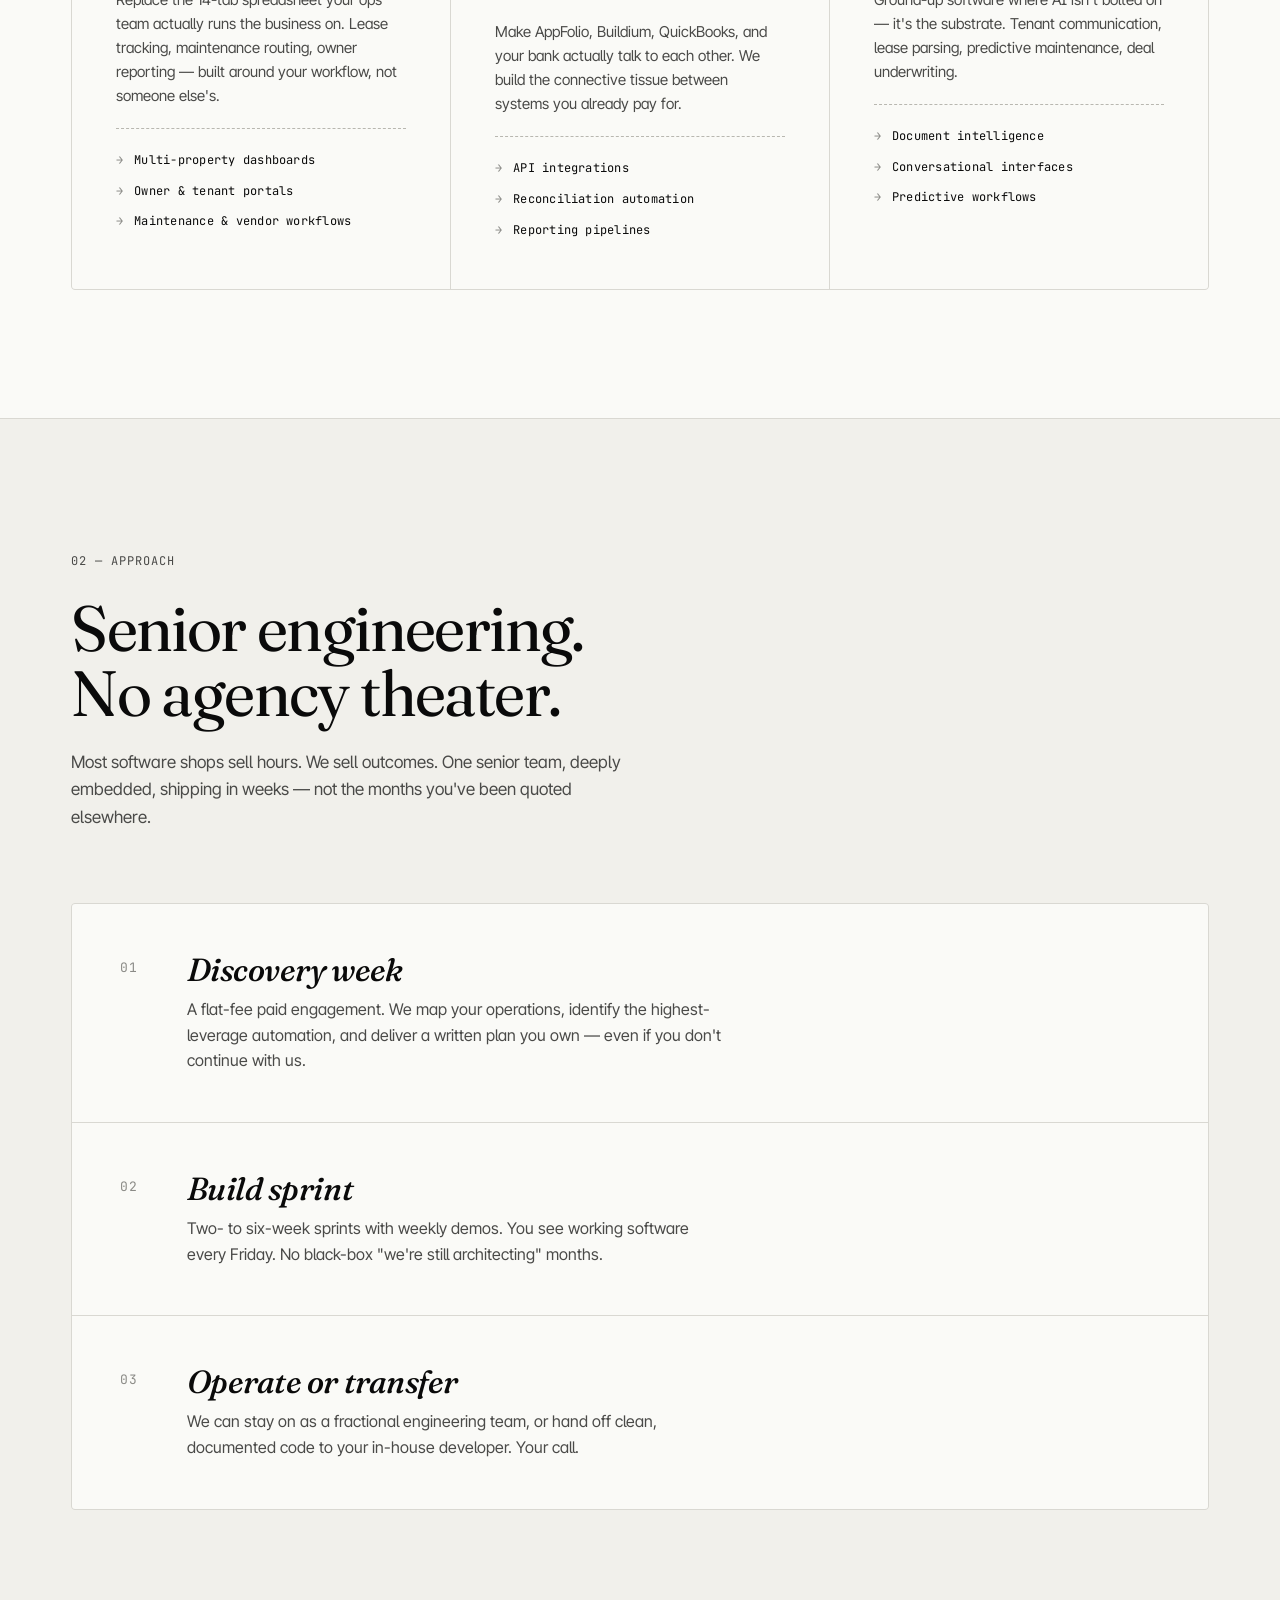
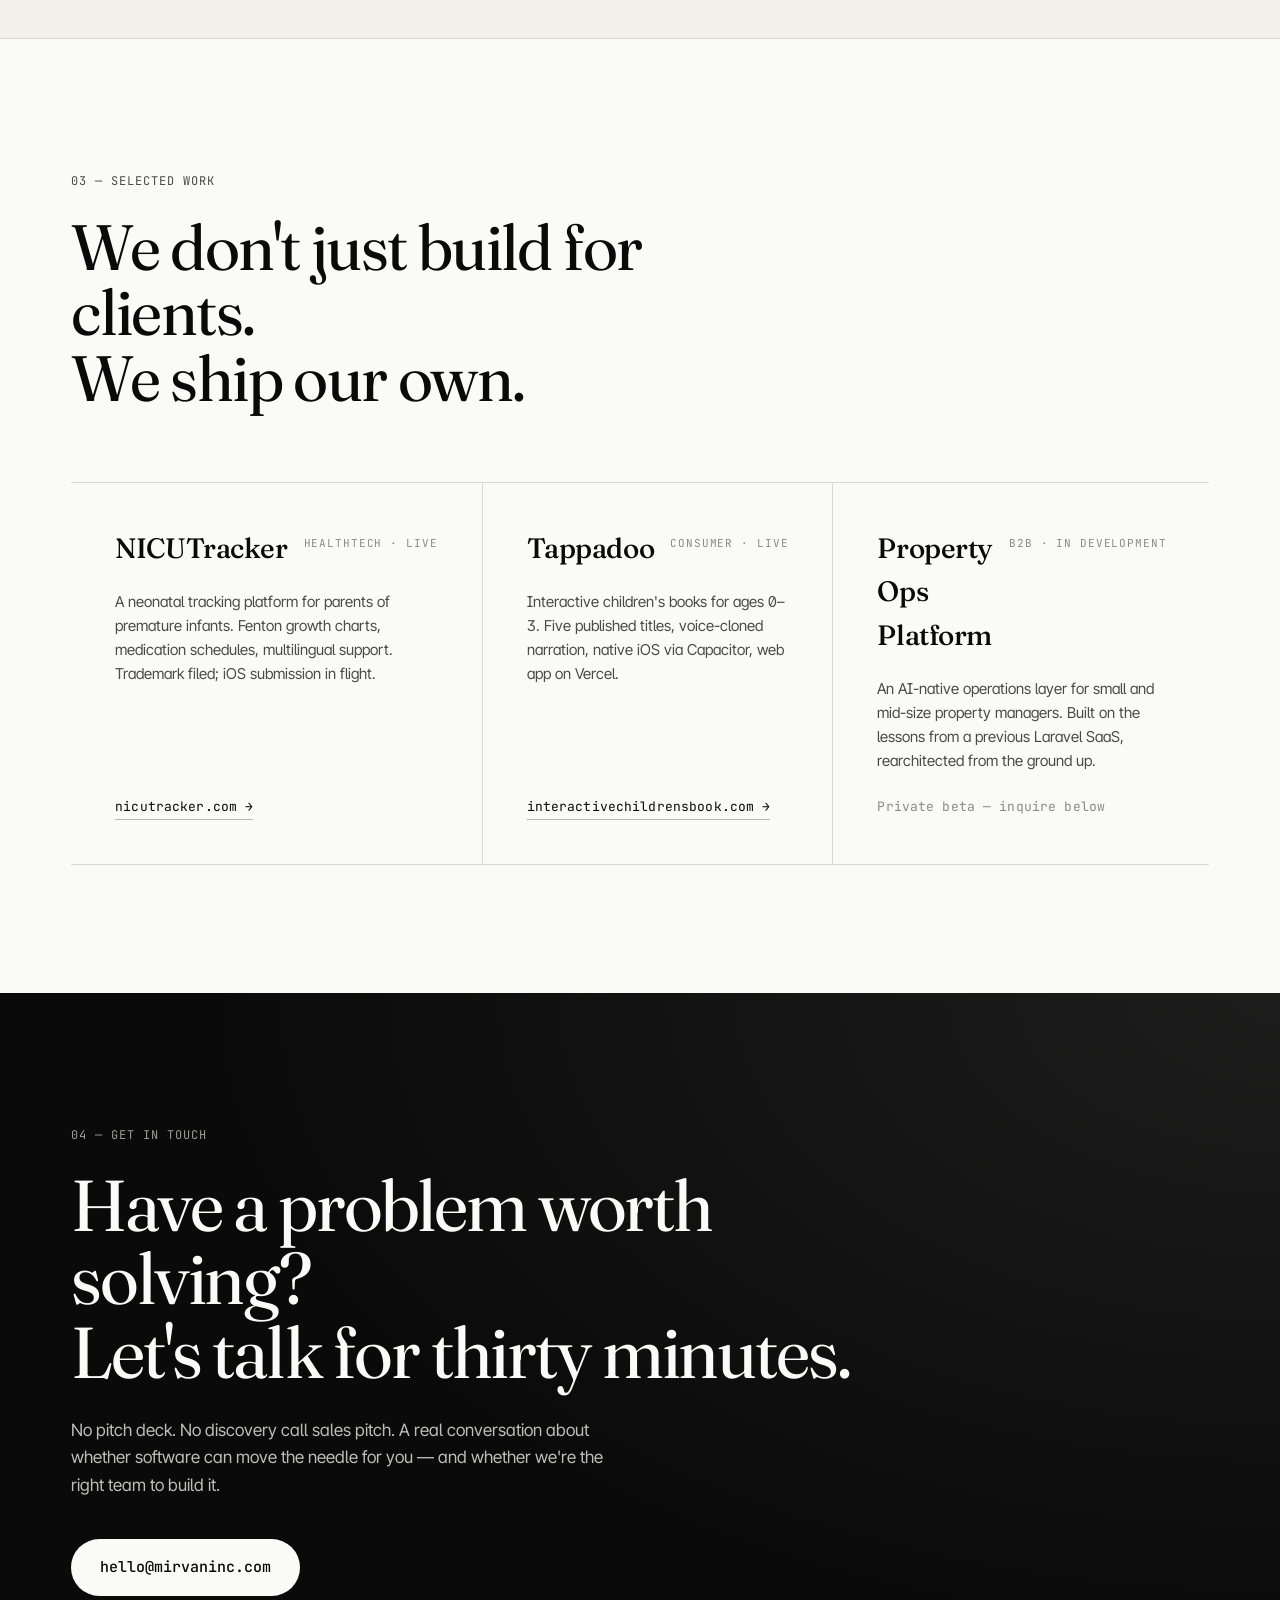
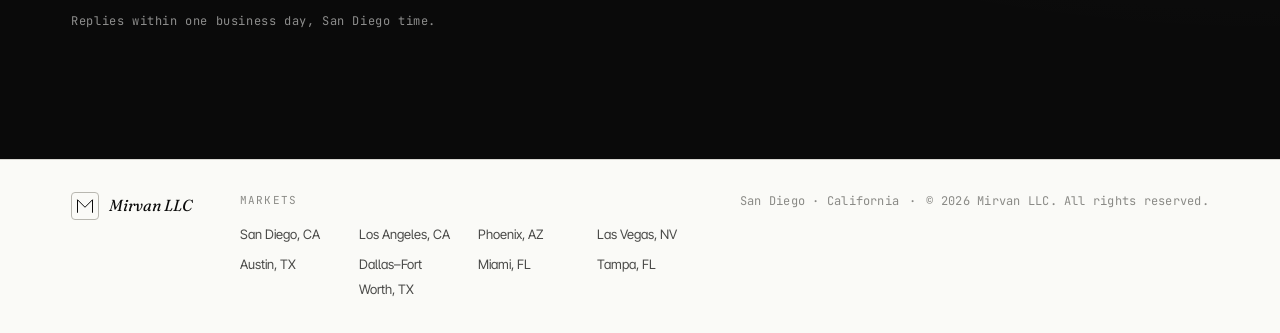
==== commit f2c9fc99: "Add city landing pages" ====
--- a/index.html
+++ b/index.html
@@ -373,6 +373,21 @@
         </span>
         <span>Mirvan LLC</span>
       </div>
+
+      <nav class="footer__cities" aria-label="Markets we serve">
+        <p class="footer__cities-label">Markets</p>
+        <ul>
+          <li><a href="/property-management-software/san-diego/">San Diego, CA</a></li>
+          <li><a href="/property-management-software/los-angeles/">Los Angeles, CA</a></li>
+          <li><a href="/property-management-software/phoenix/">Phoenix, AZ</a></li>
+          <li><a href="/property-management-software/las-vegas/">Las Vegas, NV</a></li>
+          <li><a href="/property-management-software/austin/">Austin, TX</a></li>
+          <li><a href="/property-management-software/dallas-fort-worth/">Dallas–Fort Worth, TX</a></li>
+          <li><a href="/property-management-software/miami/">Miami, FL</a></li>
+          <li><a href="/property-management-software/tampa/">Tampa, FL</a></li>
+        </ul>
+      </nav>
+
       <p class="footer__meta">
         <span>San Diego · California</span>
         <span aria-hidden="true">·</span>
--- a/styles.css
+++ b/styles.css
@@ -693,3 +693,190 @@
   outline-offset: 3px;
   border-radius: 2px;
 }
+
+/* ============== CITY PAGE ADDITIONS ============== */
+
+/* Breadcrumb */
+.breadcrumb {
+  border-bottom: 1px solid var(--line);
+  background: var(--bg);
+}
+.breadcrumb__inner {
+  width: 100%;
+  max-width: 1240px;
+  margin: 0 auto;
+  padding: 14px clamp(20px, 4vw, 56px);
+  display: flex;
+  align-items: center;
+  gap: 10px;
+  flex-wrap: wrap;
+  font-family: var(--font-mono);
+  font-size: 12px;
+  letter-spacing: 0.04em;
+  color: var(--ink-faint);
+}
+.breadcrumb a {
+  color: var(--ink-muted);
+  transition: color 0.2s ease;
+}
+.breadcrumb a:hover { color: var(--ink); }
+.breadcrumb__current { color: var(--ink); }
+
+/* City hero variant */
+.hero--city {
+  padding-top: clamp(48px, 8vw, 96px);
+}
+
+/* Regulations list */
+.regs {
+  list-style: none;
+  padding: 0;
+  margin: 0;
+  display: grid;
+  gap: 1px;
+  background: var(--line);
+  border: 1px solid var(--line);
+  border-radius: 4px;
+  overflow: hidden;
+}
+@media (min-width: 760px) {
+  .regs { grid-template-columns: repeat(3, 1fr); }
+}
+.reg {
+  background: var(--bg);
+  padding: clamp(24px, 3vw, 36px);
+  transition: background-color 0.3s ease;
+}
+.reg:hover { background: var(--bg-alt); }
+.reg__name {
+  font-family: var(--font-display);
+  font-weight: 500;
+  font-style: italic;
+  font-size: 20px;
+  letter-spacing: -0.01em;
+  margin: 0 0 12px;
+  color: var(--ink);
+}
+.reg__detail {
+  margin: 0;
+  font-size: 14px;
+  line-height: 1.6;
+  color: var(--ink-muted);
+}
+
+/* Coverage / neighborhoods */
+.coverage {
+  max-width: 880px;
+}
+.coverage__list {
+  font-family: var(--font-display);
+  font-style: italic;
+  font-size: clamp(20px, 2.5vw, 28px);
+  line-height: 1.4;
+  color: var(--ink);
+  margin: 0 0 24px;
+  letter-spacing: -0.01em;
+}
+.coverage__note {
+  margin: 0;
+  font-family: var(--font-mono);
+  font-size: 13px;
+  color: var(--ink-faint);
+  letter-spacing: 0.02em;
+}
+
+/* Hub page grid */
+.hub-grid {
+  display: grid;
+  grid-template-columns: 1fr;
+  gap: 1px;
+  background: var(--line);
+  border: 1px solid var(--line);
+  border-radius: 4px;
+  overflow: hidden;
+}
+@media (min-width: 640px) {
+  .hub-grid { grid-template-columns: repeat(2, 1fr); }
+}
+@media (min-width: 960px) {
+  .hub-grid { grid-template-columns: repeat(4, 1fr); }
+}
+.hub-card {
+  display: flex;
+  flex-direction: column;
+  gap: 8px;
+  padding: clamp(24px, 3vw, 36px);
+  background: var(--bg);
+  transition: background-color 0.3s ease;
+  min-height: 180px;
+}
+.hub-card:hover { background: var(--bg-alt); }
+.hub-card__city {
+  font-family: var(--font-display);
+  font-size: clamp(22px, 2.6vw, 28px);
+  font-weight: 500;
+  letter-spacing: -0.02em;
+  margin: 0;
+  color: var(--ink);
+}
+.hub-card__state {
+  font-style: italic;
+  font-weight: 300;
+  color: var(--ink-faint);
+}
+.hub-card__metro {
+  font-size: 13px;
+  color: var(--ink-muted);
+  margin: 0;
+  flex: 1;
+}
+.hub-card__cta {
+  font-family: var(--font-mono);
+  font-size: 12px;
+  letter-spacing: 0.05em;
+  color: var(--ink);
+  margin: 12px 0 0;
+  border-top: 1px dashed var(--line-strong);
+  padding-top: 12px;
+}
+
+/* Footer cities */
+.footer__inner {
+  align-items: flex-start;
+}
+@media (min-width: 960px) {
+  .footer__inner {
+    display: grid;
+    grid-template-columns: auto 1fr auto;
+    align-items: start;
+    gap: 48px;
+  }
+}
+.footer__cities {
+  margin: 0;
+}
+.footer__cities-label {
+  font-family: var(--font-mono);
+  font-size: 11px;
+  letter-spacing: 0.1em;
+  text-transform: uppercase;
+  color: var(--ink-faint);
+  margin: 0 0 12px;
+}
+.footer__cities ul {
+  list-style: none;
+  padding: 0;
+  margin: 0;
+  display: grid;
+  grid-template-columns: 1fr 1fr;
+  gap: 6px 24px;
+}
+@media (min-width: 720px) {
+  .footer__cities ul { grid-template-columns: repeat(4, 1fr); }
+}
+.footer__cities a {
+  font-size: 13px;
+  color: var(--ink-muted);
+  transition: color 0.2s ease;
+}
+.footer__cities a:hover { color: var(--ink); }
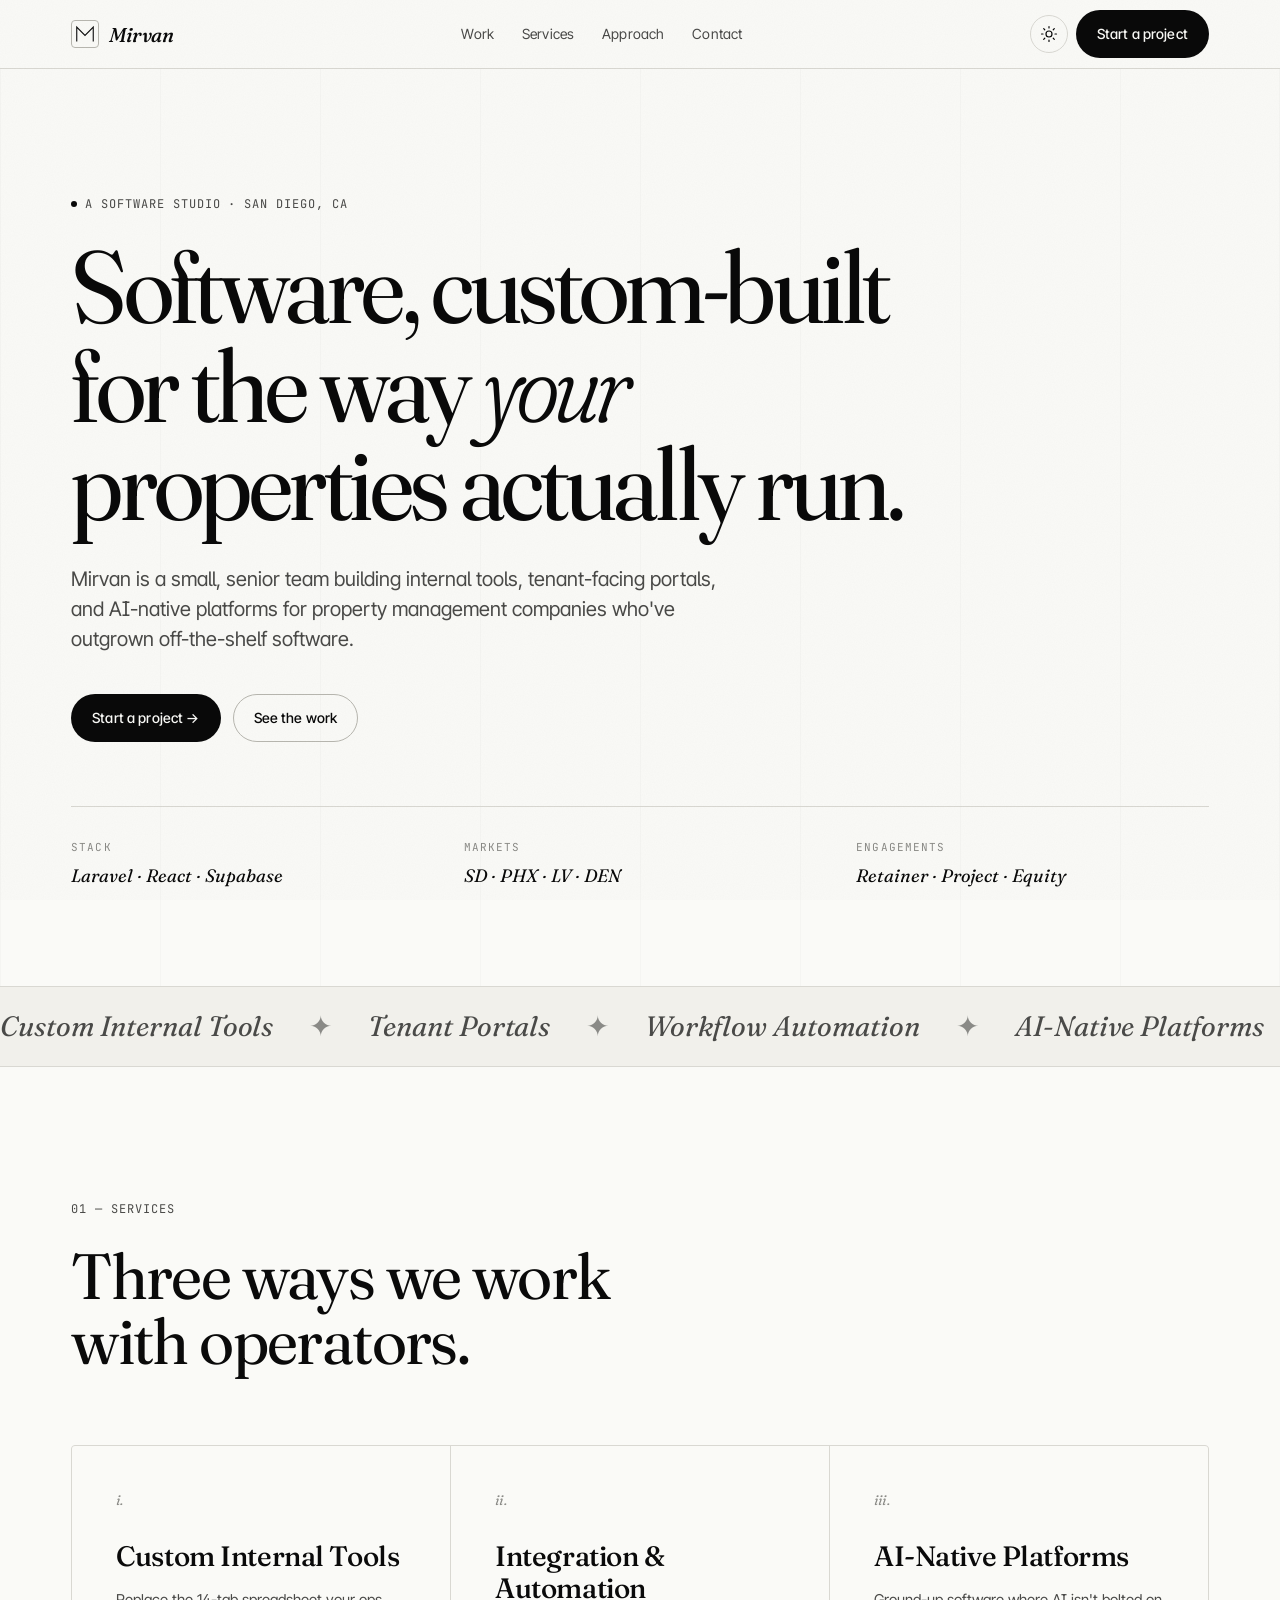
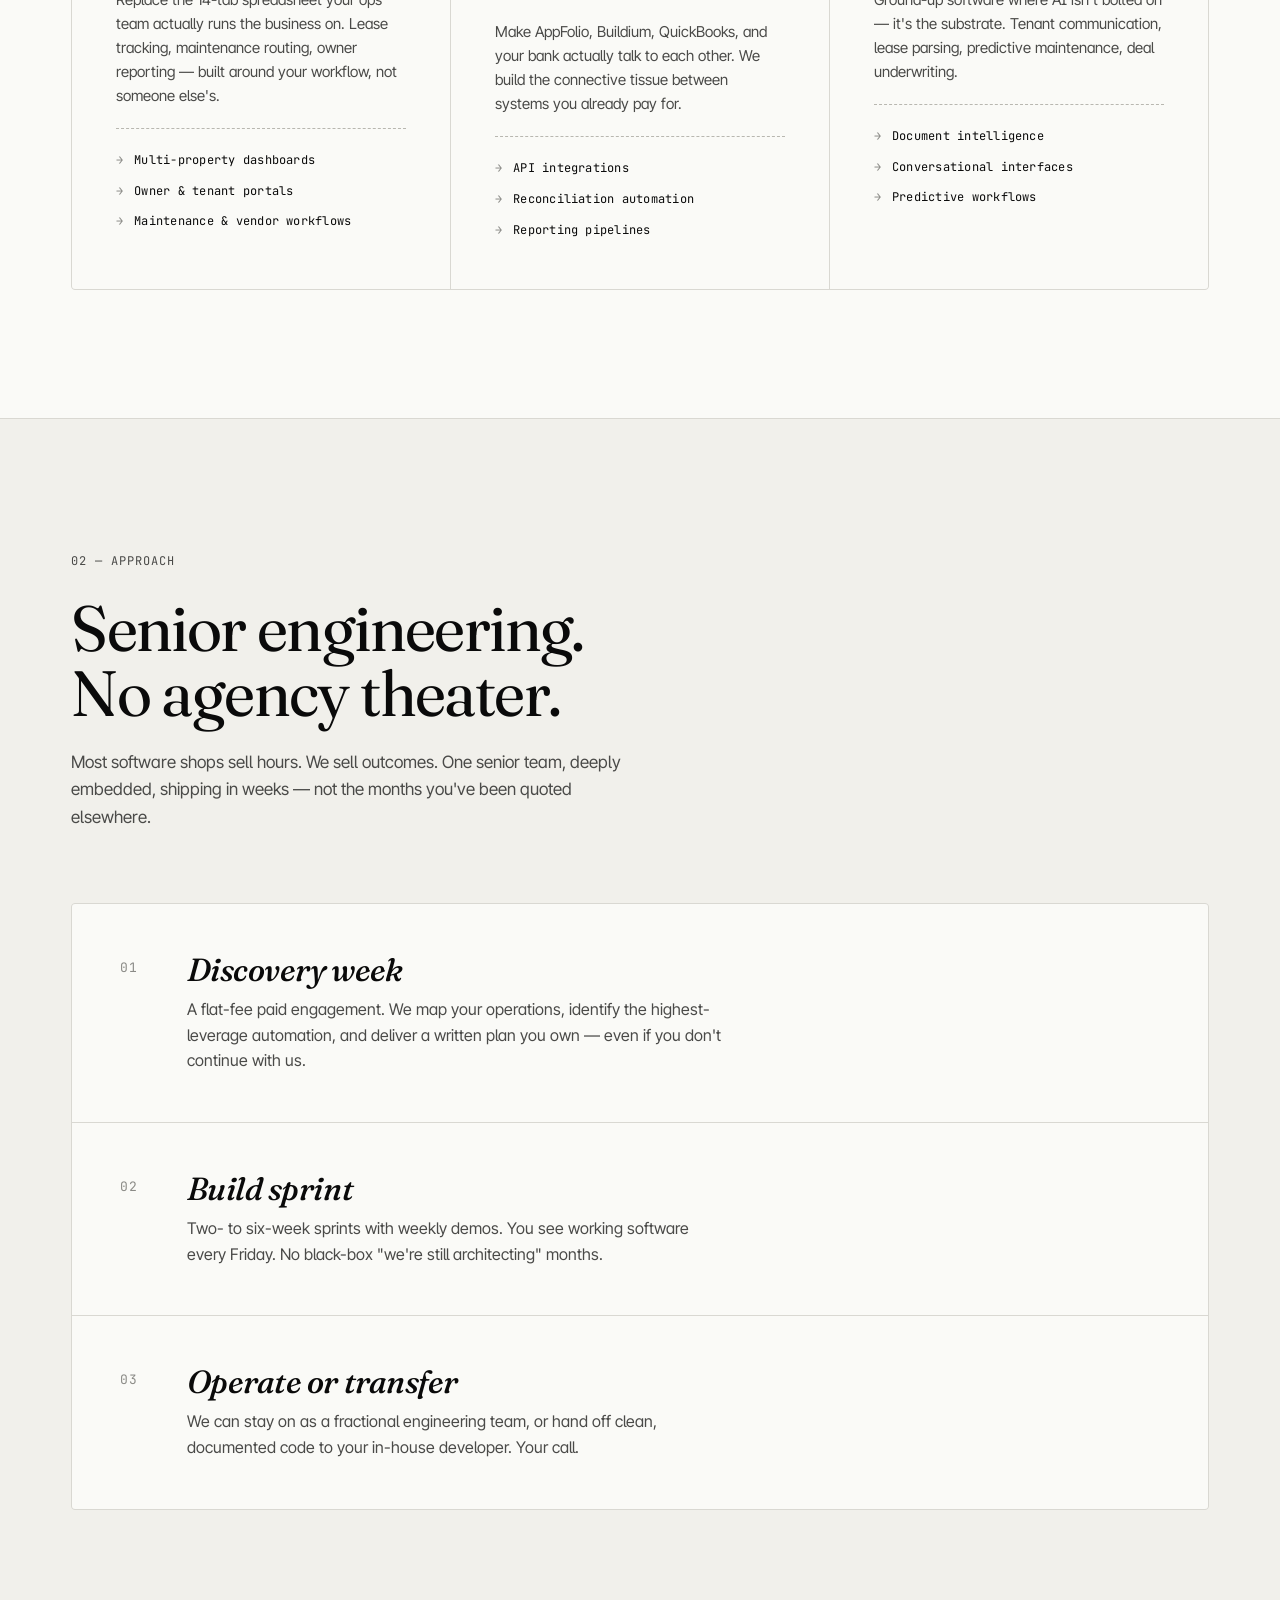
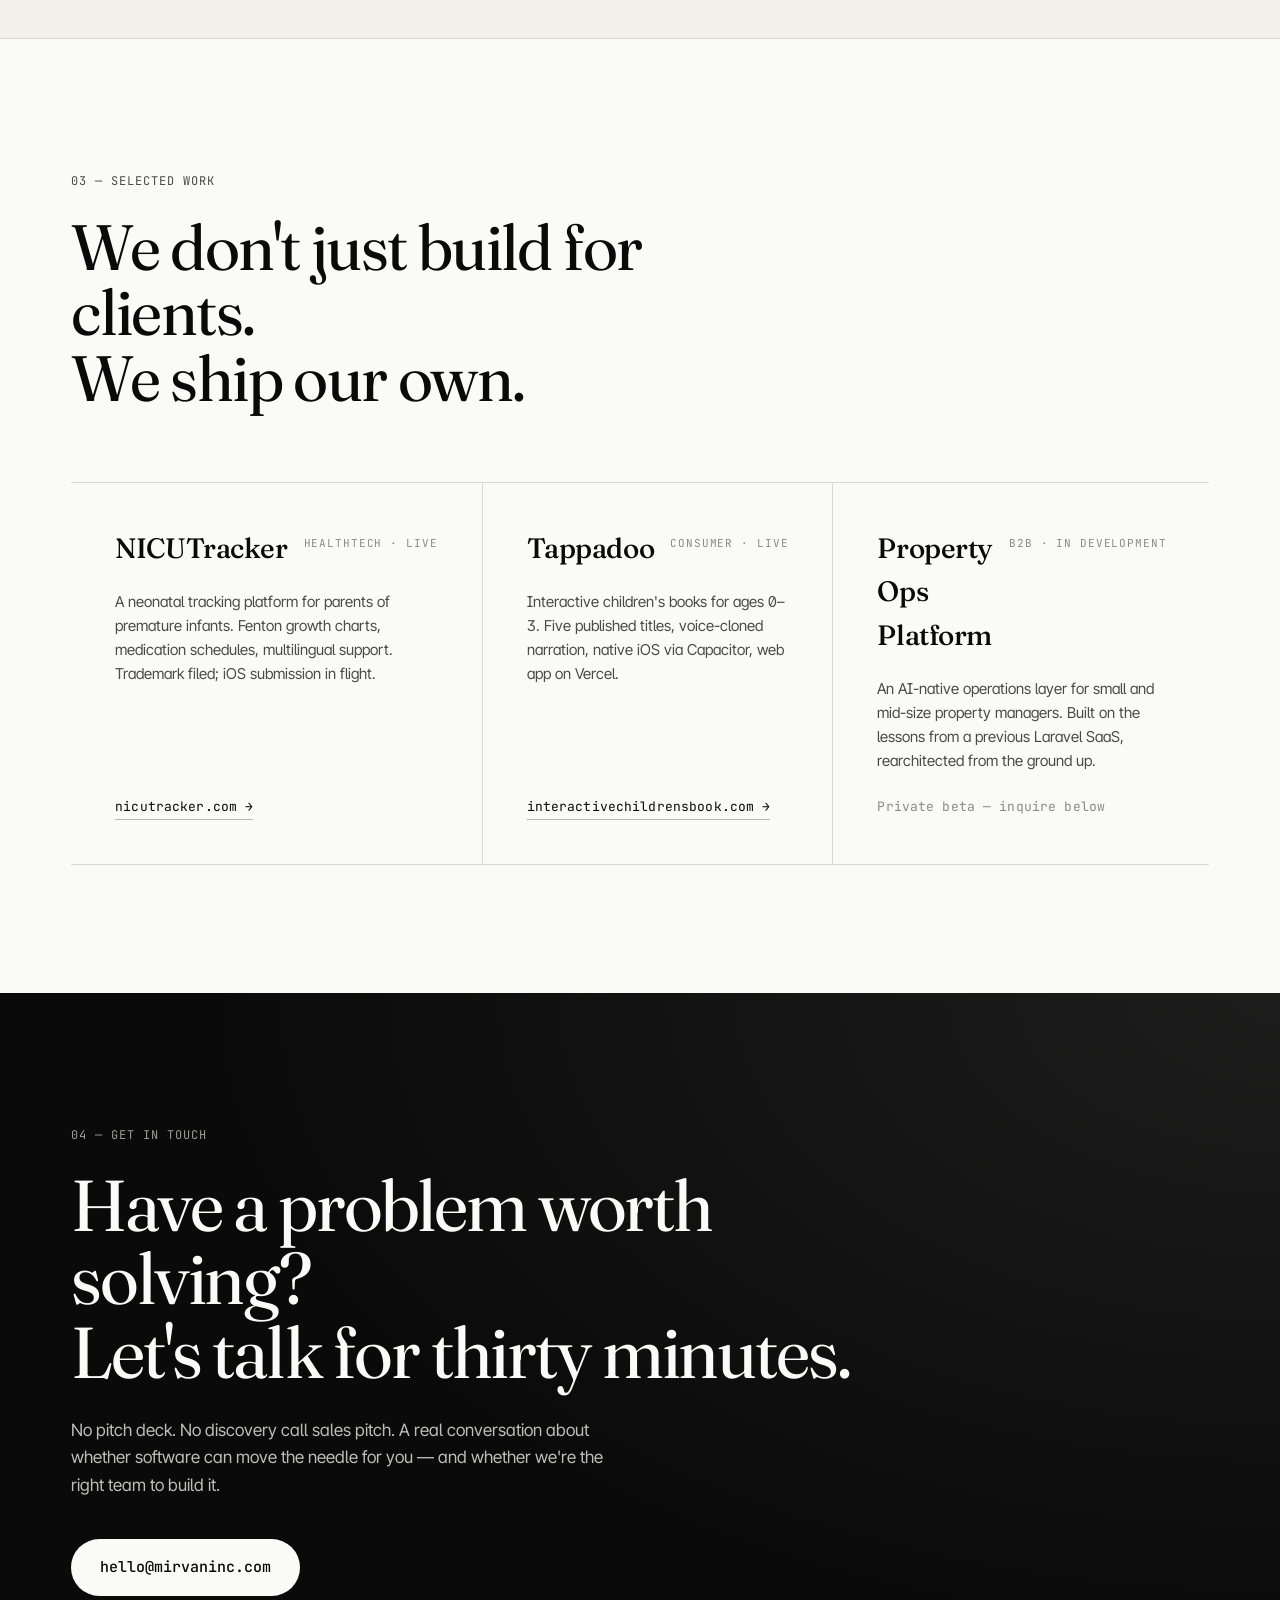
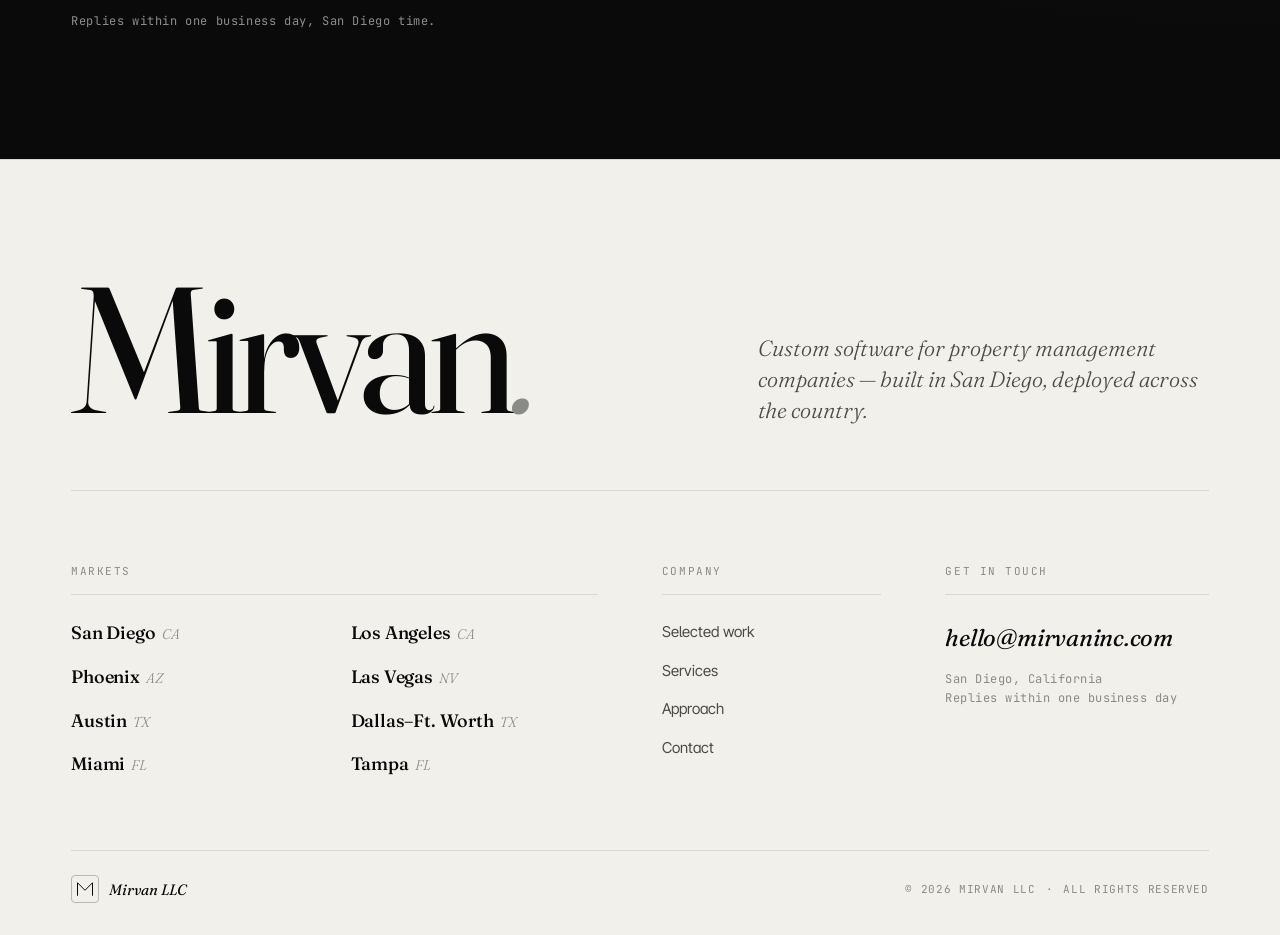
==== commit a3a17354: "Redesign footer with full-width 3-section layout" ====
--- a/index.html
+++ b/index.html
@@ -365,34 +365,60 @@
 
   <footer class="footer" role="contentinfo">
     <div class="footer__inner">
-      <div class="footer__brand">
-        <span class="nav__mark" aria-hidden="true">
-          <svg viewBox="0 0 32 32" width="20" height="20" fill="none" stroke="currentColor" stroke-width="1.6" stroke-linecap="square">
-            <path d="M4 26 L4 6 L16 18 L28 6 L28 26" />
-          </svg>
-        </span>
-        <span>Mirvan LLC</span>
-      </div>
-
-      <nav class="footer__cities" aria-label="Markets we serve">
-        <p class="footer__cities-label">Markets</p>
-        <ul>
-          <li><a href="/property-management-software/san-diego/">San Diego, CA</a></li>
-          <li><a href="/property-management-software/los-angeles/">Los Angeles, CA</a></li>
-          <li><a href="/property-management-software/phoenix/">Phoenix, AZ</a></li>
-          <li><a href="/property-management-software/las-vegas/">Las Vegas, NV</a></li>
-          <li><a href="/property-management-software/austin/">Austin, TX</a></li>
-          <li><a href="/property-management-software/dallas-fort-worth/">Dallas–Fort Worth, TX</a></li>
-          <li><a href="/property-management-software/miami/">Miami, FL</a></li>
-          <li><a href="/property-management-software/tampa/">Tampa, FL</a></li>
-        </ul>
-      </nav>
-
-      <p class="footer__meta">
-        <span>San Diego · California</span>
-        <span aria-hidden="true">·</span>
-        <span>© <span id="year"></span> Mirvan LLC. All rights reserved.</span>
-      </p>
+
+      <div class="footer__top">
+        <h2 class="footer__wordmark">Mirvan<em>.</em></h2>
+        <p class="footer__tagline">Custom software for property management companies — built in San Diego, deployed across the country.</p>
+      </div>
+
+      <div class="footer__cols">
+        <nav class="footer__cities" aria-label="Markets we serve">
+          <p class="footer__col-label">Markets</p>
+          <ul>
+            <li><a href="/property-management-software/san-diego/">San Diego<span class="footer__state">CA</span></a></li>
+            <li><a href="/property-management-software/los-angeles/">Los Angeles<span class="footer__state">CA</span></a></li>
+            <li><a href="/property-management-software/phoenix/">Phoenix<span class="footer__state">AZ</span></a></li>
+            <li><a href="/property-management-software/las-vegas/">Las Vegas<span class="footer__state">NV</span></a></li>
+            <li><a href="/property-management-software/austin/">Austin<span class="footer__state">TX</span></a></li>
+            <li><a href="/property-management-software/dallas-fort-worth/">Dallas–Ft. Worth<span class="footer__state">TX</span></a></li>
+            <li><a href="/property-management-software/miami/">Miami<span class="footer__state">FL</span></a></li>
+            <li><a href="/property-management-software/tampa/">Tampa<span class="footer__state">FL</span></a></li>
+          </ul>
+        </nav>
+
+        <nav class="footer__nav" aria-label="Site">
+          <p class="footer__col-label">Company</p>
+          <ul>
+            <li><a href="#work">Selected work</a></li>
+            <li><a href="#services">Services</a></li>
+            <li><a href="#approach">Approach</a></li>
+            <li><a href="#contact">Contact</a></li>
+          </ul>
+        </nav>
+
+        <div class="footer__contact">
+          <p class="footer__col-label">Get in touch</p>
+          <a href="mailto:hello@mirvaninc.com">hello@mirvaninc.com</a>
+          <p class="footer__contact-meta">San Diego, California<br/>Replies within one business day</p>
+        </div>
+      </div>
+
+      <div class="footer__bottom">
+        <div class="footer__brand">
+          <span class="nav__mark" aria-hidden="true">
+            <svg viewBox="0 0 32 32" width="20" height="20" fill="none" stroke="currentColor" stroke-width="1.6" stroke-linecap="square">
+              <path d="M4 26 L4 6 L16 18 L28 6 L28 26" />
+            </svg>
+          </span>
+          <span>Mirvan LLC</span>
+        </div>
+        <p class="footer__meta">
+          <span>© <span id="year"></span> Mirvan LLC</span>
+          <span aria-hidden="true">·</span>
+          <span>All rights reserved</span>
+        </p>
+      </div>
+
     </div>
   </footer>
 
--- a/styles.css
+++ b/styles.css
@@ -636,20 +636,196 @@
   color: color-mix(in srgb, var(--bg) 55%, transparent);
 }
 
-/* ============== FOOTER ============== */
+/* ============== FOOTER (full redesign) ============== */
 .footer {
   border-top: 1px solid var(--line);
-  padding: 32px 0;
+  padding: 0;
+  background: var(--bg-alt);
+  position: relative;
+  overflow: hidden;
 }
 .footer__inner {
+  display: block;
+  width: 100%;
+  max-width: 1240px;
+  margin: 0 auto;
+  padding: 0 clamp(20px, 4vw, 56px);
+}
+
+/* Top: oversized wordmark + tagline */
+.footer__top {
+  padding: clamp(56px, 9vw, 112px) 0 clamp(40px, 6vw, 64px);
+  border-bottom: 1px solid var(--line);
+  display: grid;
+  gap: 28px;
+  align-items: end;
+}
+@media (min-width: 820px) {
+  .footer__top {
+    grid-template-columns: 1.4fr 1fr;
+    gap: 56px;
+  }
+}
+.footer__wordmark {
+  font-family: var(--font-display);
+  font-weight: 400;
+  font-size: clamp(72px, 14vw, 184px);
+  line-height: 0.86;
+  letter-spacing: -0.045em;
+  margin: 0;
+  color: var(--ink);
+}
+.footer__wordmark em {
+  font-style: italic;
+  font-weight: 300;
+  color: var(--ink-faint);
+  font-variation-settings: "opsz" 144, "SOFT" 80;
+}
+.footer__tagline {
+  font-family: var(--font-display);
+  font-style: italic;
+  font-weight: 300;
+  font-size: clamp(18px, 1.8vw, 22px);
+  line-height: 1.4;
+  color: var(--ink-muted);
+  margin: 0;
+  max-width: 36ch;
+}
+
+/* Middle: columns */
+.footer__cols {
+  display: grid;
+  grid-template-columns: 1fr;
+  gap: 48px;
+  padding: clamp(40px, 6vw, 72px) 0;
+  border-bottom: 1px solid var(--line);
+}
+@media (min-width: 640px) {
+  .footer__cols { grid-template-columns: repeat(2, 1fr); gap: 40px 48px; }
+}
+@media (min-width: 1000px) {
+  .footer__cols { grid-template-columns: 2.4fr 1fr 1.2fr; gap: 64px; }
+}
+
+.footer__col-label {
+  font-family: var(--font-mono);
+  font-size: 11px;
+  letter-spacing: 0.14em;
+  text-transform: uppercase;
+  color: var(--ink-faint);
+  margin: 0 0 24px;
+  padding-bottom: 14px;
+  border-bottom: 1px solid var(--line);
+}
+
+/* Force-clean any list defaults */
+.footer__cities,
+.footer__nav { margin: 0; }
+.footer__cities ul,
+.footer__nav ul {
+  list-style: none;
+  padding: 0;
+  margin: 0;
+}
+.footer__cities li,
+.footer__nav li { list-style: none; padding: 0; }
+.footer__cities li::before,
+.footer__nav li::before,
+.footer__cities li::marker,
+.footer__nav li::marker { content: none; display: none; }
+
+/* Cities — display-styled, two columns */
+.footer__cities ul {
+  display: grid;
+  grid-template-columns: 1fr 1fr;
+  gap: 16px 32px;
+}
+@media (min-width: 1000px) {
+  .footer__cities ul { grid-template-columns: 1fr 1fr; }
+}
+.footer__cities a {
+  display: inline-flex;
+  align-items: baseline;
+  gap: 6px;
+  font-family: var(--font-display);
+  font-weight: 500;
+  font-size: 18px;
+  letter-spacing: -0.01em;
+  color: var(--ink);
+  transition: color 0.2s ease;
+  position: relative;
+  white-space: nowrap;
+}
+.footer__cities a::after {
+  content: "→";
+  font-family: var(--font-sans);
+  font-weight: 400;
+  font-size: 13px;
+  color: var(--ink-faint);
+  margin-left: 4px;
+  opacity: 0;
+  transform: translateX(-6px);
+  transition: opacity 0.25s ease, transform 0.3s cubic-bezier(.2,.7,.2,1);
+}
+.footer__cities a:hover::after { opacity: 1; transform: translateX(0); }
+.footer__state {
+  font-style: italic;
+  font-weight: 300;
+  color: var(--ink-faint);
+  font-size: 14px;
+  letter-spacing: 0;
+}
+
+/* Nav column */
+.footer__nav ul {
+  display: flex;
+  flex-direction: column;
+  gap: 14px;
+}
+.footer__nav a {
+  font-size: 15px;
+  color: var(--ink-muted);
+  transition: color 0.2s ease;
+}
+.footer__nav a:hover { color: var(--ink); }
+
+/* Contact column */
+.footer__contact a {
+  display: block;
+  font-family: var(--font-display);
+  font-style: italic;
+  font-weight: 400;
+  font-size: clamp(20px, 2vw, 24px);
+  letter-spacing: -0.01em;
+  color: var(--ink);
+  margin-bottom: 14px;
+  word-break: break-word;
+  transition: color 0.2s ease;
+}
+.footer__contact a:hover { color: var(--ink-muted); }
+.footer__contact-meta {
+  margin: 0;
+  font-family: var(--font-mono);
+  font-size: 12px;
+  letter-spacing: 0.04em;
+  color: var(--ink-faint);
+  line-height: 1.6;
+}
+
+/* Bottom strip */
+.footer__bottom {
   display: flex;
   flex-direction: column;
   gap: 16px;
+  padding: 24px 0 32px;
   align-items: flex-start;
   justify-content: space-between;
 }
 @media (min-width: 720px) {
-  .footer__inner { flex-direction: row; align-items: center; }
+  .footer__bottom {
+    flex-direction: row;
+    align-items: center;
+  }
 }
 .footer__brand {
   display: inline-flex;
@@ -657,7 +833,8 @@
   gap: 10px;
   font-family: var(--font-display);
   font-style: italic;
-  font-size: 16px;
+  font-size: 15px;
+  color: var(--ink);
 }
 .footer__meta {
   margin: 0;
@@ -665,8 +842,9 @@
   flex-wrap: wrap;
   gap: 10px;
   font-family: var(--font-mono);
-  font-size: 12px;
-  letter-spacing: 0.02em;
+  font-size: 11px;
+  letter-spacing: 0.06em;
+  text-transform: uppercase;
   color: var(--ink-faint);
 }
 
@@ -839,44 +1017,3 @@
   border-top: 1px dashed var(--line-strong);
   padding-top: 12px;
 }
-
-/* Footer cities */
-.footer__inner {
-  align-items: flex-start;
-}
-@media (min-width: 960px) {
-  .footer__inner {
-    display: grid;
-    grid-template-columns: auto 1fr auto;
-    align-items: start;
-    gap: 48px;
-  }
-}
-.footer__cities {
-  margin: 0;
-}
-.footer__cities-label {
-  font-family: var(--font-mono);
-  font-size: 11px;
-  letter-spacing: 0.1em;
-  text-transform: uppercase;
-  color: var(--ink-faint);
-  margin: 0 0 12px;
-}
-.footer__cities ul {
-  list-style: none;
-  padding: 0;
-  margin: 0;
-  display: grid;
-  grid-template-columns: 1fr 1fr;
-  gap: 6px 24px;
-}
-@media (min-width: 720px) {
-  .footer__cities ul { grid-template-columns: repeat(4, 1fr); }
-}
-.footer__cities a {
-  font-size: 13px;
-  color: var(--ink-muted);
-  transition: color 0.2s ease;
-}
-.footer__cities a:hover { color: var(--ink); }
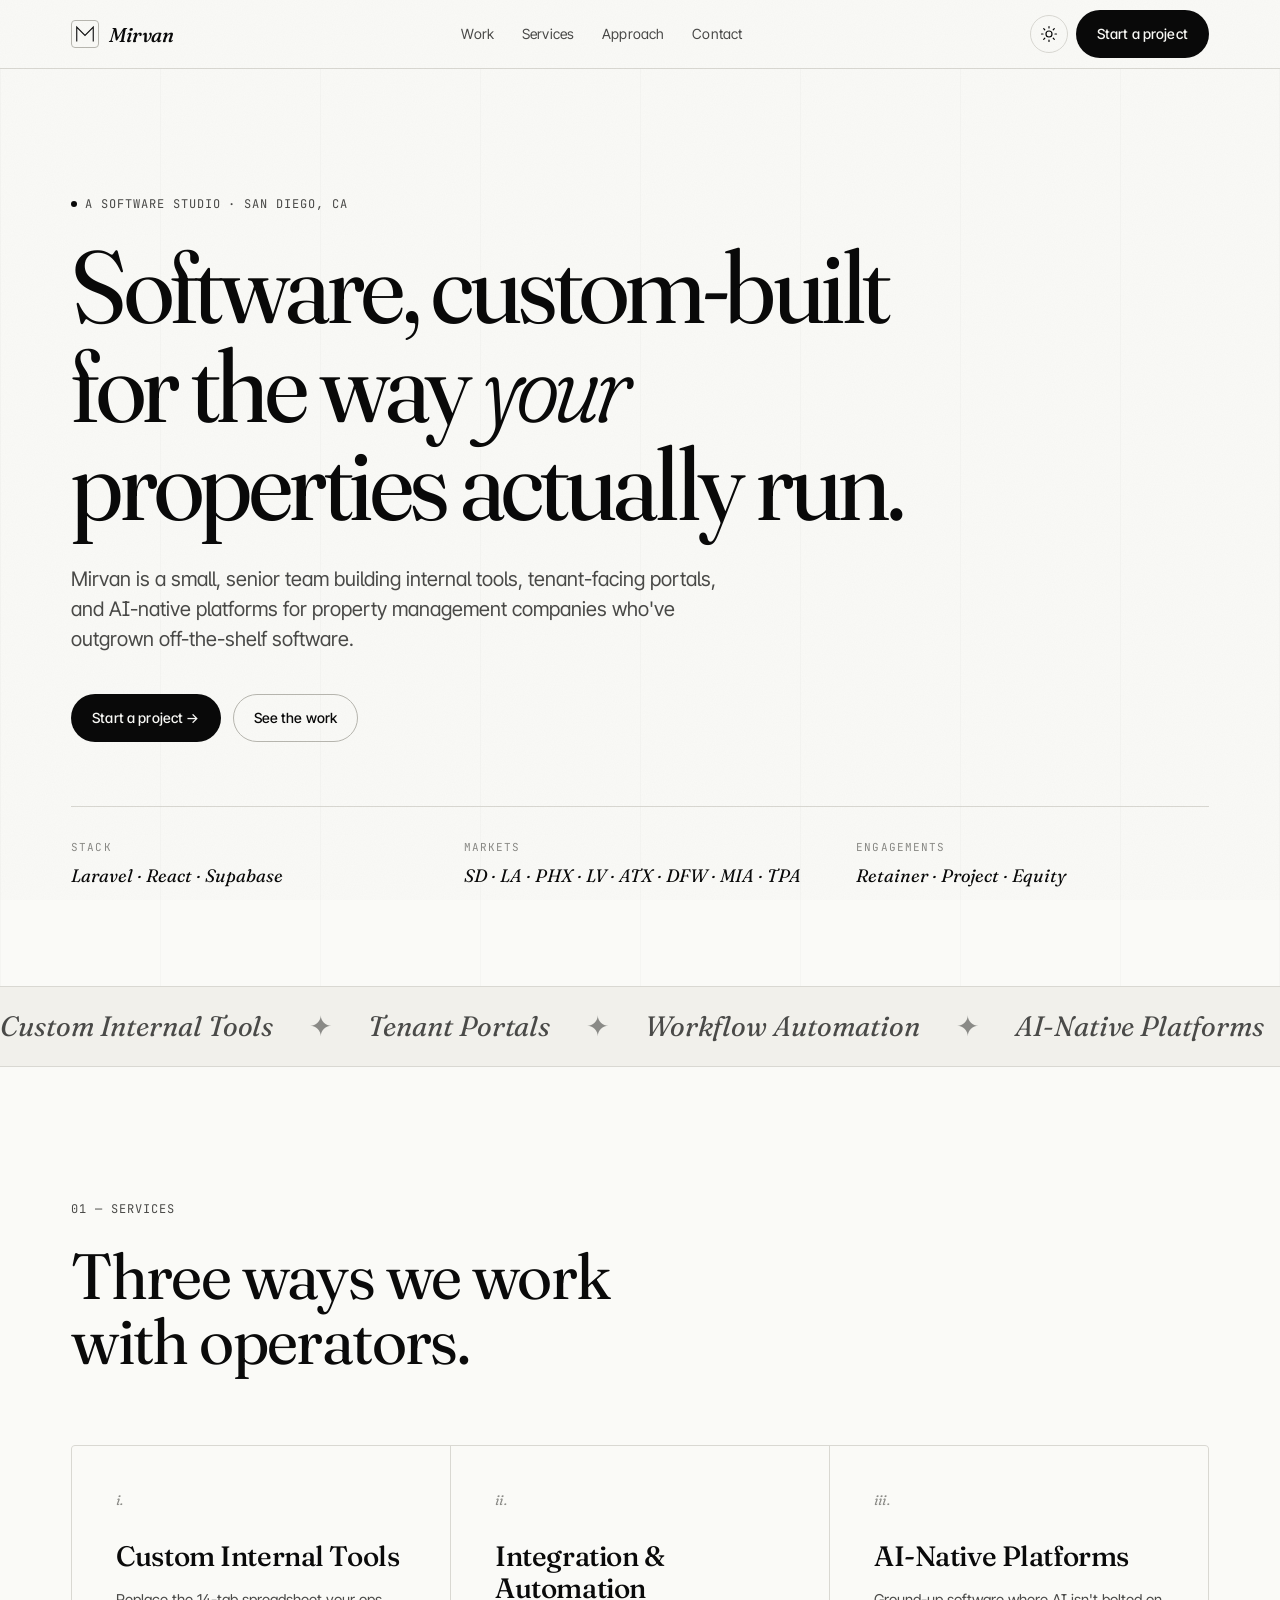
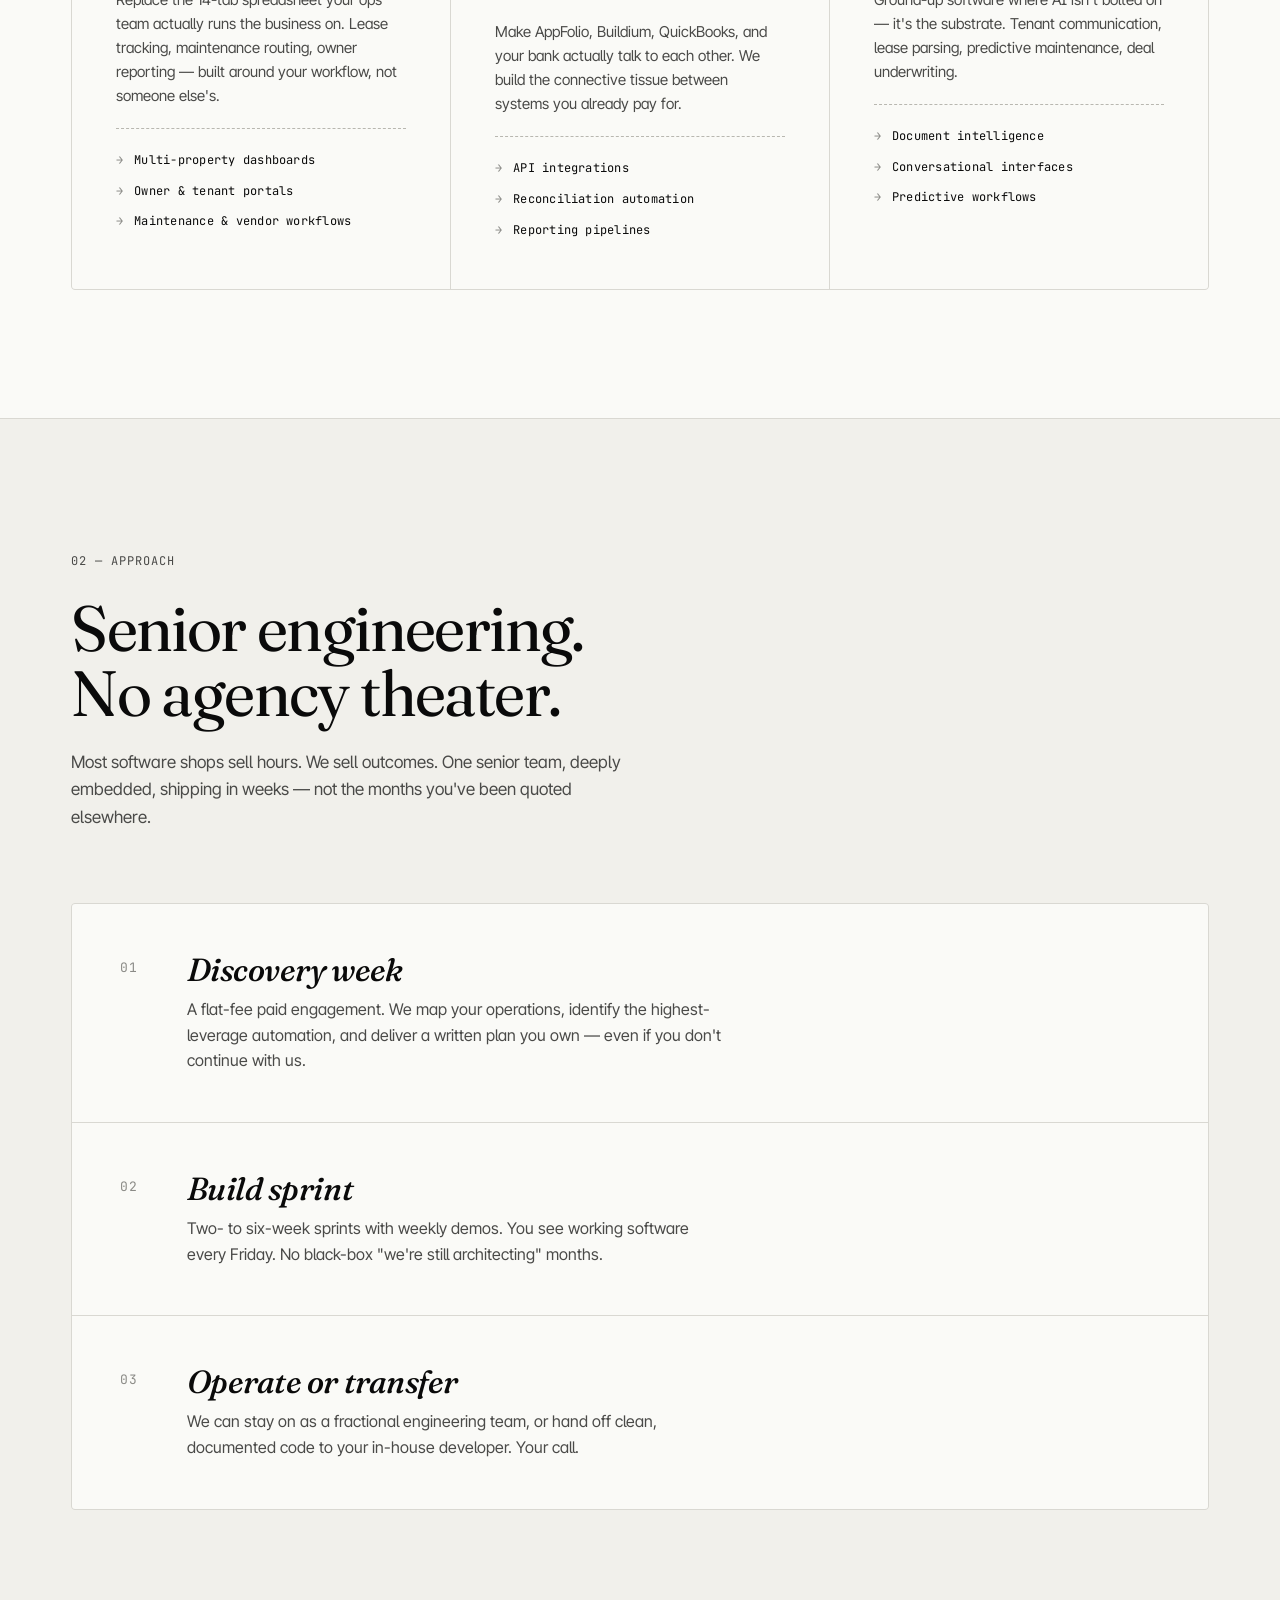
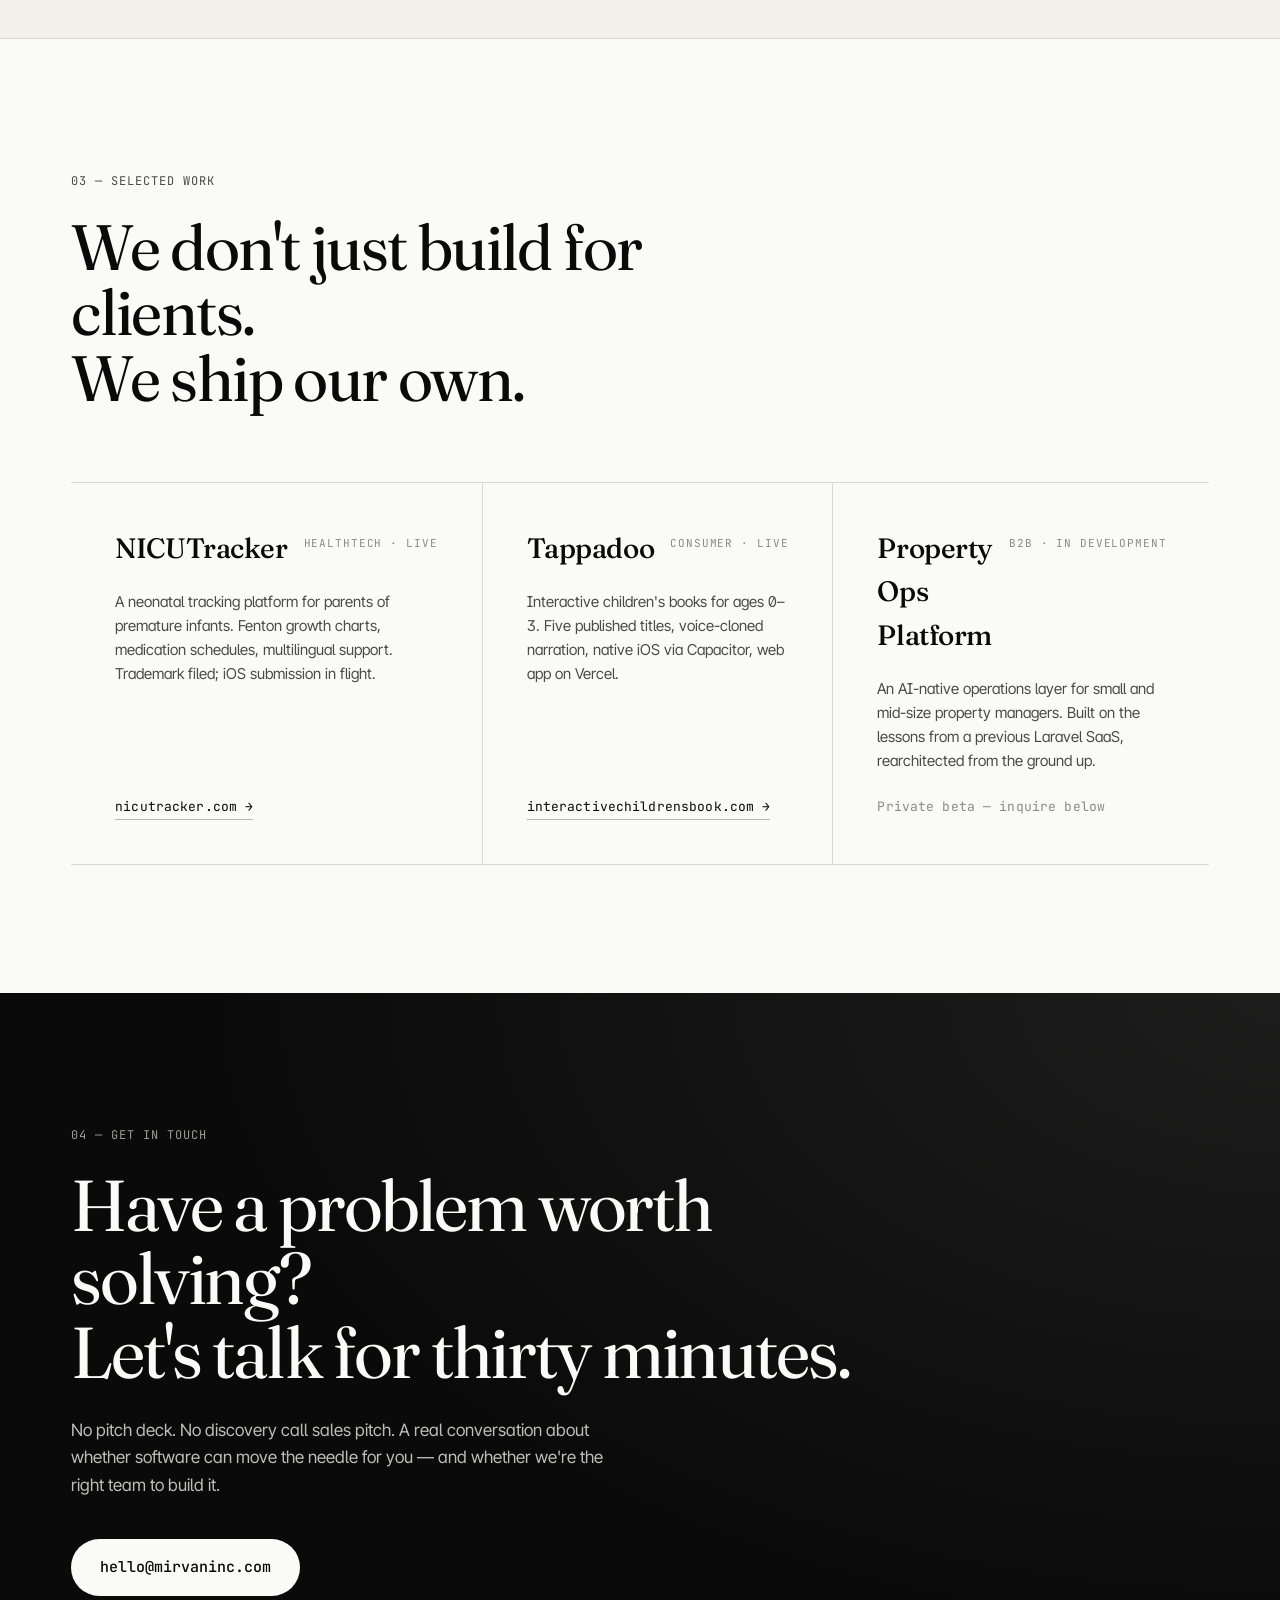
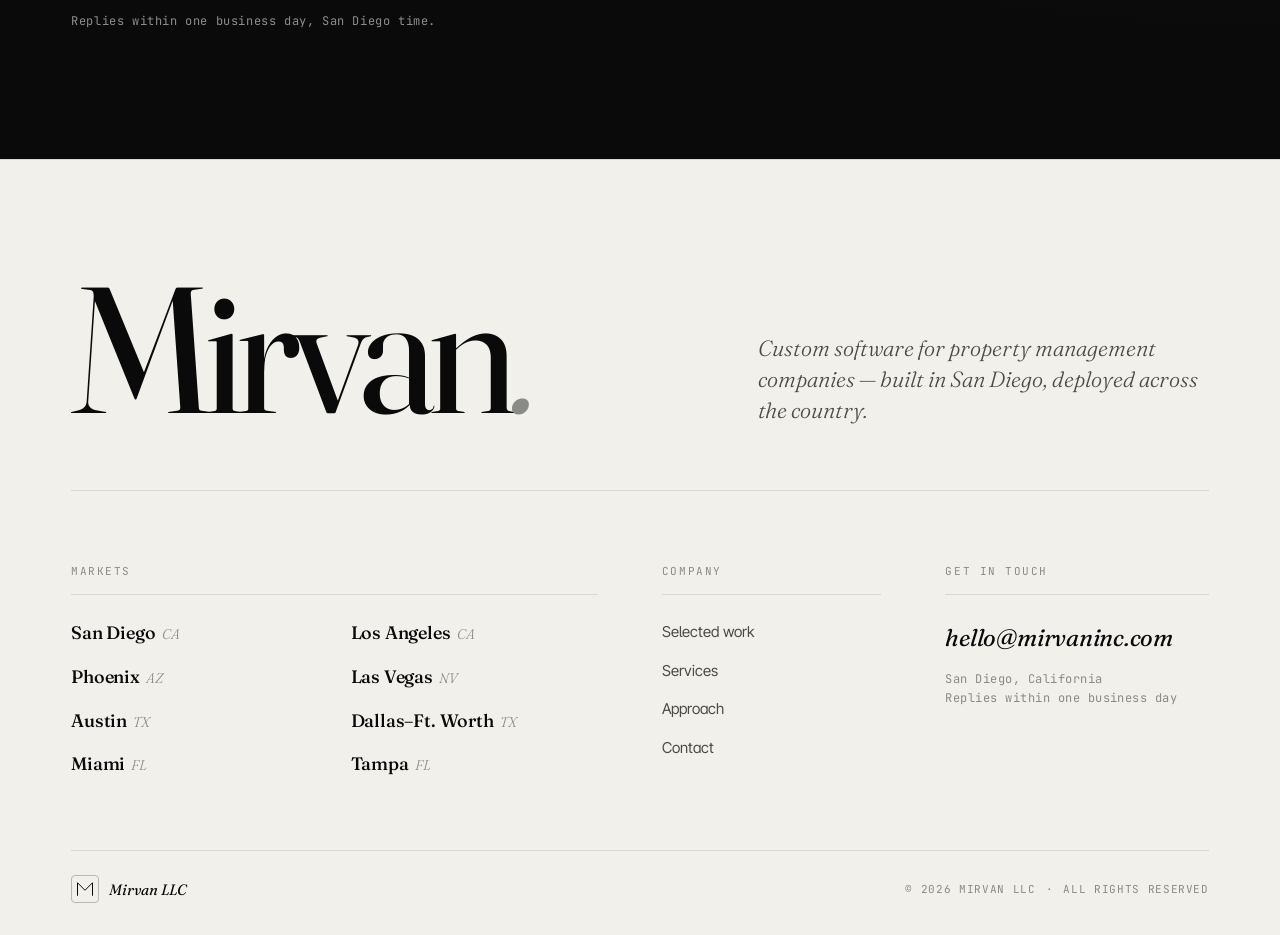
==== commit 3f369dec: "Fix breadcrumb links + redesign hub page with rounded cards" ====
--- a/index.html
+++ b/index.html
@@ -174,7 +174,7 @@
           </div>
           <div>
             <dt>Markets</dt>
-            <dd>SD · PHX · LV · DEN</dd>
+            <dd>SD · LA · PHX · LV · ATX · DFW · MIA · TPA</dd>
           </div>
           <div>
             <dt>Engagements</dt>
--- a/styles.css
+++ b/styles.css
@@ -874,6 +874,86 @@
 
 /* ============== CITY PAGE ADDITIONS ============== */
 
+/* Full-bleed hero image (city pages) */
+.hero-image {
+  width: 100%;
+  padding: 0;
+  background: var(--bg);
+}
+.hero-image__frame {
+  position: relative;
+  width: 100%;
+  aspect-ratio: 21 / 9;
+  max-height: 70vh;
+  overflow: hidden;
+  background: var(--bg-alt);
+}
+@media (max-width: 720px) {
+  .hero-image__frame { aspect-ratio: 4 / 3; max-height: 60vh; }
+}
+.hero-image__frame img {
+  position: absolute;
+  inset: 0;
+  width: 100%;
+  height: 100%;
+  object-fit: cover;
+  object-position: center;
+  display: block;
+  /* subtle filter to keep things editorial regardless of source photo */
+  filter: saturate(0.92) contrast(1.02);
+  animation: hero-image-in 1.4s cubic-bezier(.2,.7,.2,1);
+}
+[data-theme="dark"] .hero-image__frame img {
+  filter: saturate(0.85) contrast(1.05) brightness(0.85);
+}
+@keyframes hero-image-in {
+  from { transform: scale(1.06); opacity: 0; }
+  to { transform: scale(1); opacity: 1; }
+}
+.hero-image__overlay {
+  position: absolute;
+  inset: 0;
+  pointer-events: none;
+  background: linear-gradient(
+    to bottom,
+    rgba(0,0,0,0) 0%,
+    rgba(0,0,0,0) 60%,
+    color-mix(in srgb, var(--bg) 0%, transparent) 80%,
+    var(--bg) 100%
+  );
+}
+.hero-image__caption {
+  position: absolute;
+  bottom: clamp(20px, 3vw, 36px);
+  left: clamp(20px, 4vw, 56px);
+  display: inline-flex;
+  align-items: center;
+  gap: 10px;
+  padding: 8px 14px;
+  background: color-mix(in srgb, var(--bg) 88%, transparent);
+  backdrop-filter: blur(10px) saturate(140%);
+  -webkit-backdrop-filter: blur(10px) saturate(140%);
+  border: 1px solid var(--line);
+  border-radius: 999px;
+  font-family: var(--font-mono);
+  font-size: 11px;
+  letter-spacing: 0.1em;
+  text-transform: uppercase;
+  color: var(--ink);
+}
+.hero-image__dot {
+  width: 6px;
+  height: 6px;
+  border-radius: 50%;
+  background: var(--ink);
+  animation: pulse 2.4s ease-in-out infinite;
+}
+
+/* Tighten hero spacing on city pages since image takes the visual lead */
+.hero--city {
+  padding-top: clamp(32px, 5vw, 56px);
+}
+
 /* Breadcrumb */
 .breadcrumb {
   border-bottom: 1px solid var(--line);
@@ -963,57 +1043,150 @@
   letter-spacing: 0.02em;
 }
 
-/* Hub page grid */
+/* Hub page grid — bigger, more cinematic cards */
 .hub-grid {
   display: grid;
   grid-template-columns: 1fr;
-  gap: 1px;
-  background: var(--line);
+  gap: clamp(16px, 2vw, 24px);
+  background: transparent;
+  border: 0;
+  border-radius: 0;
+  overflow: visible;
+}
+@media (min-width: 720px) {
+  .hub-grid { grid-template-columns: repeat(2, 1fr); }
+}
+@media (min-width: 1100px) {
+  .hub-grid { grid-template-columns: repeat(3, 1fr); }
+}
+
+.hub-card {
+  display: flex;
+  flex-direction: column;
+  background: var(--bg-elev);
   border: 1px solid var(--line);
-  border-radius: 4px;
+  border-radius: 16px;
   overflow: hidden;
-}
-@media (min-width: 640px) {
-  .hub-grid { grid-template-columns: repeat(2, 1fr); }
-}
-@media (min-width: 960px) {
-  .hub-grid { grid-template-columns: repeat(4, 1fr); }
-}
-.hub-card {
+  transition:
+    transform 0.5s cubic-bezier(.2,.7,.2,1),
+    border-color 0.3s ease,
+    box-shadow 0.4s ease;
+  position: relative;
+  isolation: isolate;
+}
+.hub-card:hover {
+  transform: translateY(-4px);
+  border-color: var(--line-strong);
+  box-shadow: var(--shadow);
+}
+
+.hub-card__media {
+  position: relative;
+  width: 100%;
+  aspect-ratio: 4 / 3;
+  overflow: hidden;
+  background: var(--bg-alt);
+}
+.hub-card__media::after {
+  content: "";
+  position: absolute;
+  inset: 0;
+  background: linear-gradient(
+    to bottom,
+    rgba(0,0,0,0) 0%,
+    rgba(0,0,0,0) 60%,
+    rgba(0,0,0,0.45) 100%
+  );
+  pointer-events: none;
+  opacity: 0.7;
+  transition: opacity 0.4s ease;
+}
+.hub-card:hover .hub-card__media::after { opacity: 1; }
+
+.hub-card__media img {
+  position: absolute;
+  inset: 0;
+  width: 100%;
+  height: 100%;
+  object-fit: cover;
+  display: block;
+  filter: saturate(0.92) contrast(1.02);
+  transition: transform 0.7s cubic-bezier(.2,.7,.2,1), filter 0.4s ease;
+}
+[data-theme="dark"] .hub-card__media img {
+  filter: saturate(0.85) contrast(1.05) brightness(0.82);
+}
+.hub-card:hover .hub-card__media img {
+  transform: scale(1.06);
+}
+
+/* Floating city label on the image */
+.hub-card__media-label {
+  position: absolute;
+  bottom: 16px;
+  left: 16px;
+  right: 16px;
+  z-index: 2;
+  display: flex;
+  align-items: baseline;
+  justify-content: space-between;
+  gap: 12px;
+  color: #fff;
+}
+.hub-card__media-city {
+  font-family: var(--font-display);
+  font-weight: 500;
+  font-size: clamp(22px, 2.4vw, 30px);
+  letter-spacing: -0.02em;
+  line-height: 1;
+  margin: 0;
+  text-shadow: 0 2px 16px rgba(0,0,0,0.4);
+}
+.hub-card__media-state {
+  font-family: var(--font-mono);
+  font-size: 11px;
+  letter-spacing: 0.12em;
+  text-transform: uppercase;
+  opacity: 0.85;
+  text-shadow: 0 1px 8px rgba(0,0,0,0.6);
+}
+
+.hub-card__body {
   display: flex;
   flex-direction: column;
-  gap: 8px;
-  padding: clamp(24px, 3vw, 36px);
-  background: var(--bg);
-  transition: background-color 0.3s ease;
-  min-height: 180px;
-}
-.hub-card:hover { background: var(--bg-alt); }
+  gap: 10px;
+  padding: clamp(20px, 2.5vw, 28px);
+  flex: 1;
+}
 .hub-card__city {
-  font-family: var(--font-display);
-  font-size: clamp(22px, 2.6vw, 28px);
-  font-weight: 500;
-  letter-spacing: -0.02em;
-  margin: 0;
-  color: var(--ink);
-}
-.hub-card__state {
-  font-style: italic;
-  font-weight: 300;
-  color: var(--ink-faint);
+  display: none; /* now shown on the image */
 }
 .hub-card__metro {
-  font-size: 13px;
+  font-size: 14px;
   color: var(--ink-muted);
   margin: 0;
   flex: 1;
+  line-height: 1.5;
 }
 .hub-card__cta {
   font-family: var(--font-mono);
-  font-size: 12px;
-  letter-spacing: 0.05em;
+  font-size: 11px;
+  letter-spacing: 0.1em;
+  text-transform: uppercase;
   color: var(--ink);
   margin: 12px 0 0;
+  padding-top: 14px;
   border-top: 1px dashed var(--line-strong);
-  padding-top: 12px;
-}
+  display: flex;
+  justify-content: space-between;
+  align-items: center;
+}
+.hub-card__cta::after {
+  content: "→";
+  font-family: var(--font-sans);
+  letter-spacing: 0;
+  transition: transform 0.3s cubic-bezier(.2,.7,.2,1);
+}
+.hub-card:hover .hub-card__cta::after {
+  transform: translateX(4px);
+}
